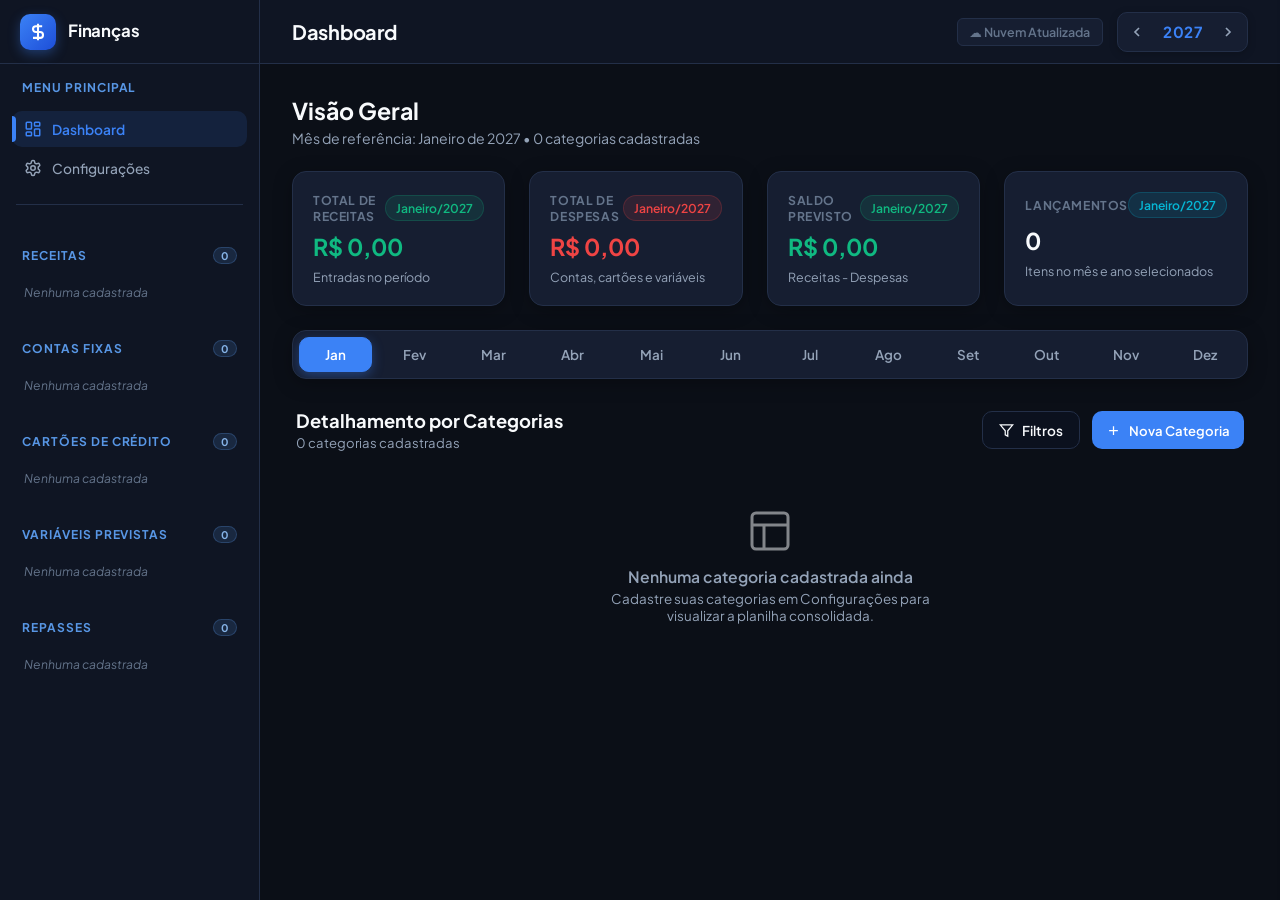
==== index.html @ 4559d9a5 "Initial commit" ====
<!DOCTYPE html>
<html lang="pt-BR">
<head>
  <meta charset="UTF-8">
  <meta name="viewport" content="width=device-width, initial-scale=1.0">
  <title>Sistema Financeiro - SPA</title>
  <link rel="stylesheet" href="style.css">
  <link rel="preconnect" href="https://fonts.googleapis.com">
  <link rel="preconnect" href="https://fonts.gstatic.com" crossorigin>
  <link href="https://fonts.googleapis.com/css2?family=Plus+Jakarta+Sans:wght@400;500;600;700&display=swap" rel="stylesheet">
</head>
<body>
  <div class="app-layout">
    <!-- Sidebar Fixa Lateral Esquerda -->
    <aside class="sidebar" id="sidebar">
      <div class="sidebar-brand">
        <div class="brand-icon">
          <svg width="20" height="20" viewBox="0 0 24 24" fill="none" stroke="currentColor" stroke-width="2.5">
            <path d="M12 2v20M17 5H9.5a3.5 3.5 0 0 0 0 7h5a3.5 3.5 0 0 1 0 7H6"/>
          </svg>
        </div>
        <span class="brand-title">Finanças</span>
      </div>

      <nav class="sidebar-nav">
        <!-- Links Fixos no Topo -->
        <div class="nav-section">
          <span class="nav-section-title">Menu Principal</span>
          <ul class="nav-list">
            <li>
              <button class="nav-link active" data-route="dashboard">
                <svg class="nav-icon" width="18" height="18" viewBox="0 0 24 24" fill="none" stroke="currentColor" stroke-width="2">
                  <rect width="7" height="9" x="3" y="3" rx="1"/>
                  <rect width="7" height="5" x="14" y="3" rx="1"/>
                  <rect width="7" height="9" x="14" y="12" rx="1"/>
                  <rect width="7" height="5" x="3" y="16" rx="1"/>
                </svg>
                <span>Dashboard</span>
              </button>
            </li>
            <li>
              <button class="nav-link" data-route="configuracoes">
                <svg class="nav-icon" width="18" height="18" viewBox="0 0 24 24" fill="none" stroke="currentColor" stroke-width="2">
                  <path d="M12.22 2h-.44a2 2 0 0 0-2 2v.18a2 2 0 0 1-1 1.73l-.43.25a2 2 0 0 1-2 0l-.15-.08a2 2 0 0 0-2.73.73l-.22.38a2 2 0 0 0 .73 2.73l.15.1a2 2 0 0 1 1 1.72v.51a2 2 0 0 1-1 1.74l-.15.09a2 2 0 0 0-.73 2.73l.22.38a2 2 0 0 0 2.73.73l.15-.08a2 2 0 0 1 2 0l.43.25a2 2 0 0 1 1 1.73V20a2 2 0 0 0 2 2h.44a2 2 0 0 0 2-2v-.18a2 2 0 0 1 1-1.73l.43-.25a2 2 0 0 1 2 0l.15.08a2 2 0 0 0 2.73-.73l.22-.39a2 2 0 0 0-.73-2.73l-.15-.08a2 2 0 0 1-1-1.74v-.5a2 2 0 0 1 1-1.74l.15-.09a2 2 0 0 0 .73-2.73l-.22-.38a2 2 0 0 0-2.73-.73l-.15.08a2 2 0 0 1-2 0l-.43-.25a2 2 0 0 1-1-1.73V4a2 2 0 0 0-2-2z"/>
                  <circle cx="12" cy="12" r="3"/>
                </svg>
                <span>Configurações</span>
              </button>
            </li>
          </ul>
        </div>

        <div class="nav-divider"></div>

        <!-- Grupos Visuais de Categorias Dinâmicas -->
        <div class="dynamic-category-sections" id="dynamicCategorySections">
          <!-- Grupos e links renderizados dinamicamente via JS -->
        </div>
      </nav>
    </aside>

    <!-- Overlay da Sidebar Mobile -->
    <div id="sidebarOverlay"></div>

    <!-- Área Principal à Direita -->
    <div class="main-wrapper">
      <!-- Cabeçalho Simples no Topo -->
      <header class="app-header">
        <div class="header-left">
          <button id="btnMenuToggle" class="menu-mobile" aria-label="Abrir menu">☰</button>
          <h1 class="header-title" id="headerTitle">Dashboard</h1>
        </div>
        <div class="header-right">
          <!-- Indicador de Status da Nuvem -->
          <span id="cloudStatus" class="status-indicator">☁️ Nuvem Atualizada</span>

          <!-- Seletor de Ano -->
          <div class="year-selector" id="yearSelector">
            <button type="button" class="btn-year-nav" id="btnPrevYear" aria-label="Ano anterior" title="Ano anterior">
              <svg width="16" height="16" viewBox="0 0 24 24" fill="none" stroke="currentColor" stroke-width="2.5">
                <polyline points="15 18 9 12 15 6"></polyline>
              </svg>
            </button>
            <span class="year-display" id="yearDisplay">2026</span>
            <button type="button" class="btn-year-nav" id="btnNextYear" aria-label="Próximo ano" title="Próximo ano">
              <svg width="16" height="16" viewBox="0 0 24 24" fill="none" stroke="currentColor" stroke-width="2.5">
                <polyline points="9 18 15 12 9 6"></polyline>
              </svg>
            </button>
          </div>
        </div>
      </header>

      <!-- Conteúdo da Área Principal -->
      <main class="app-main" id="appMain">
        <!-- Tela 1: Dashboard (Padrão ao carregar) -->
        <section class="screen-view active" id="viewDashboard">
          <div class="dashboard-header-intro">
            <h2>Visão Geral</h2>
            <p id="dashMonthLabel">Resumo financeiro e categorias ativas</p>
          </div>

          <!-- Métricas Resumo -->
          <div class="metrics-grid" id="dashboardMetrics">
            <!-- Cards de métricas gerados via JS -->
          </div>

          <!-- Barra de Abas Horizontais dos 12 Meses no Dashboard -->
          <nav class="month-tabs-bar" id="dashMonthTabsBar" aria-label="Navegação por mês no Dashboard">
            <button type="button" class="month-tab" data-month="0">Jan</button>
            <button type="button" class="month-tab" data-month="1">Fev</button>
            <button type="button" class="month-tab" data-month="2">Mar</button>
            <button type="button" class="month-tab" data-month="3">Abr</button>
            <button type="button" class="month-tab" data-month="4">Mai</button>
            <button type="button" class="month-tab" data-month="5">Jun</button>
            <button type="button" class="month-tab" data-month="6">Jul</button>
            <button type="button" class="month-tab" data-month="7">Ago</button>
            <button type="button" class="month-tab" data-month="8">Set</button>
            <button type="button" class="month-tab" data-month="9">Out</button>
            <button type="button" class="month-tab" data-month="10">Nov</button>
            <button type="button" class="month-tab" data-month="11">Dez</button>
          </nav>

          <!-- Seção de Planilha Financeira do Dashboard (Tabelas Agrupadas por Tipo) -->
          <div class="dashboard-sheets-wrapper" id="dashboardSheetsWrapper">
            <div class="sheet-section-header">
              <div class="sheet-section-title-wrap">
                <h3 class="sheet-section-title">Detalhamento por Categorias</h3>
                <p class="sheet-section-subtitle" id="dashCategoryCount">Visão consolidada em formato de planilha</p>
              </div>
              <div class="sheet-header-actions">
                <button type="button" id="btnAbrirFiltros" class="btn btn-secondary btn-secundario" style="padding: 8px 16px; height: 38px; font-size: 0.85rem; white-space: nowrap;">
                  <svg width="15" height="15" viewBox="0 0 24 24" fill="none" stroke="currentColor" stroke-width="2">
                    <polygon points="22 3 2 3 10 12.46 10 19 14 21 14 12.46 22 3"></polygon>
                  </svg>
                  <span>Filtros</span>
                </button>
                <button class="btn btn-primary" id="btnGoToConfig" style="padding: 8px 14px; height: 38px; font-size: 0.82rem; white-space: nowrap;">
                  <svg width="15" height="15" viewBox="0 0 24 24" fill="none" stroke="currentColor" stroke-width="2">
                    <path d="M12 5v14M5 12h14"/>
                  </svg>
                  <span>Nova Categoria</span>
                </button>
              </div>
            </div>

            <!-- Tabelas por Tipo empilhadas verticalmente -->
            <div class="sheet-tables-stack" id="dashboardTablesContainer">
              <!-- Preenchido via renderDashboardTables() -->
            </div>
          </div>
        </section>

        <!-- Tela 2: Configurações (Gerenciamento de Categorias) -->
        <section class="screen-view" id="viewConfiguracoes">
          <!-- Formulário de Cadastro de Categoria -->
          <div class="card form-card">
            <div class="card-header">
              <div class="card-header-icon">
                <svg width="20" height="20" viewBox="0 0 24 24" fill="none" stroke="currentColor" stroke-width="2">
                  <path d="M12 5v14M5 12h14"/>
                </svg>
              </div>
              <div>
                <h2 class="card-title">Cadastrar Categoria</h2>
                <p class="card-subtitle">Cadastre dinamicamente as categorias que estruturam o seu fluxo financeiro</p>
              </div>
            </div>

            <form id="categoryForm" class="category-form" novalidate>
              <div class="form-row">
                <div class="form-group flex-2">
                  <label for="categoryName">Nome da Categoria</label>
                  <input 
                    type="text" 
                    id="categoryName" 
                    class="form-control" 
                    placeholder="Ex: Nubank, Salário, Mercado..." 
                    required 
                    autocomplete="off"
                  />
                  <span class="form-error" id="nameError"></span>
                </div>

                <div class="form-group flex-2">
                  <label for="categoryType">Tipo</label>
                  <select id="categoryType" class="form-control" required>
                    <option value="" disabled selected>Selecione um tipo...</option>
                    <option value="Receita">Receita</option>
                    <option value="Cartão de Crédito">Cartão de Crédito</option>
                    <option value="Conta Fixa">Conta Fixa</option>
                    <option value="Variável Prevista">Variável Prevista</option>
                    <option value="Repasse">Repasse</option>
                  </select>
                  <span class="form-error" id="typeError"></span>
                </div>

                <div class="form-group flex-1 form-actions">
                  <button type="submit" class="btn btn-primary" id="btnAddCategory">
                    <svg width="18" height="18" viewBox="0 0 24 24" fill="none" stroke="currentColor" stroke-width="2">
                      <line x1="12" y1="5" x2="12" y2="19"></line>
                      <line x1="5" y1="12" x2="19" y2="12"></line>
                    </svg>
                    <span>Adicionar</span>
                  </button>
                </div>
              </div>
            </form>
          </div>

          <!-- Listagem de Categorias (Abaixo do formulário) -->
          <div class="card table-card">
            <div class="card-header card-header-flex">
              <div>
                <h2 class="card-title">Categorias Criadas</h2>
                <p class="card-subtitle" id="categoryCountLabel">Nenhuma categoria cadastrada</p>
              </div>
            </div>

            <div class="table-responsive">
              <table class="data-table">
                <thead>
                  <tr>
                    <th>Nome</th>
                    <th>Tipo</th>
                    <th class="text-right">Ação</th>
                  </tr>
                </thead>
                <tbody id="categoryTableBody">
                  <!-- Linhas geradas dinamicamente via JS -->
                </tbody>
              </table>
            </div>

            <!-- Estado Vazio quando não houver categorias -->
            <div class="empty-state" id="emptyState">
              <div class="empty-icon">
                <svg width="40" height="40" viewBox="0 0 24 24" fill="none" stroke="currentColor" stroke-width="1.5">
                  <path d="M20 7h-7L10 4H4c-1.1 0-2 .9-2 2v12c0 1.1.9 2 2 2h16c1.1 0 2-.9 2-2V9c0-1.1-.9-2-2-2z"/>
                </svg>
              </div>
              <p class="empty-title">Nenhuma categoria criada</p>
              <p class="empty-desc">Utilize o formulário acima para adicionar categorias ao sistema.</p>
            </div>
          </div>

          <!-- Segurança e Backup dos Dados -->
          <div class="card backup-card">
            <div class="card-header card-header-flex">
              <div>
                <h3 class="card-title">Segurança & Backup dos Dados</h3>
                <p class="card-subtitle">Seus dados ficam 100% salvos no navegador. Exporte um backup para garantia total.</p>
              </div>
              <div class="storage-badge-status" id="storageStatusBadge">
                <span class="status-dot"></span>
                <span>Storage Ativo</span>
              </div>
            </div>
            <div class="backup-actions-row">
              <div class="backup-action-item">
                <button type="button" class="btn btn-secondary" id="btnExportBackup">
                  <svg width="16" height="16" viewBox="0 0 24 24" fill="none" stroke="currentColor" stroke-width="2">
                    <path d="M21 15v4a2 2 0 0 1-2 2H5a2 2 0 0 1-2-2v-4"></path>
                    <polyline points="7 10 12 15 17 10"></polyline>
                    <line x1="12" y1="15" x2="12" y2="3"></line>
                  </svg>
                  <span>Baixar Backup (JSON)</span>
                </button>
                <p class="backup-hint">Gera um arquivo de segurança no seu computador com todas as categorias e lançamentos.</p>
              </div>

              <div class="backup-action-item">
                <label for="importBackupInput" class="btn btn-secondary btn-file-label">
                  <svg width="16" height="16" viewBox="0 0 24 24" fill="none" stroke="currentColor" stroke-width="2">
                    <path d="M21 15v4a2 2 0 0 1-2 2H5a2 2 0 0 1-2-2v-4"></path>
                    <polyline points="17 8 12 3 7 8"></polyline>
                    <line x1="12" y1="3" x2="12" y2="15"></line>
                  </svg>
                  <span>Restaurar Backup (JSON)</span>
                </label>
                <input type="file" id="importBackupInput" accept=".json" style="display: none;">
                <p class="backup-hint">Carrega dados previamente salvos a partir de um arquivo JSON.</p>
              </div>
            </div>
          </div>

          <!-- Sincronização na Nuvem (JSONBin) -->
          <div class="card backup-card cloud-sync-card">
            <div class="card-header card-header-flex">
              <div>
                <h3 class="card-title">Sincronização na Nuvem (JSONBin)</h3>
                <p class="card-subtitle">Faça backup e sincronize os seus dados financeiros utilizando a API REST do JSONBin.io</p>
              </div>
              <div class="storage-badge-status" id="cloudStatusBadge" style="background-color: rgba(99, 102, 241, 0.1); border-color: rgba(99, 102, 241, 0.3); color: var(--primary);">
                <span class="status-dot" style="background: var(--primary);"></span>
                <span>API REST</span>
              </div>
            </div>

            <div class="cloud-form">
              <div class="form-row">
                <div class="form-group flex-2">
                  <label for="jsonbinApiKey">API Key (X-Master-Key)</label>
                  <input 
                    type="password" 
                    id="jsonbinApiKey" 
                    class="form-control" 
                    placeholder="Cole aqui a sua X-Master-Key do JSONBin..." 
                    autocomplete="off"
                  />
                  <p class="backup-hint" style="margin-top: 4px;">Chave mestre obtida na sua conta JSONBin.io.</p>
                </div>
                <div class="form-group flex-2">
                  <label for="jsonbinBinId">Bin ID (Opcional na primeira vez)</label>
                  <input 
                    type="text" 
                    id="jsonbinBinId" 
                    class="form-control" 
                    placeholder="Gerado automaticamente ou cole um Bin ID existente..." 
                    autocomplete="off"
                  />
                  <p class="backup-hint" style="margin-top: 4px;">Identificador do Bin. Deixe vazio para criar um novo no primeiro envio.</p>
                </div>
              </div>

              <div class="cloud-sync-info">
                <svg width="15" height="15" viewBox="0 0 24 24" fill="none" stroke="currentColor" stroke-width="2" style="opacity: 0.7; flex-shrink: 0;">
                  <circle cx="12" cy="12" r="10"></circle>
                  <polyline points="12 6 12 12 16 14"></polyline>
                </svg>
                <span id="cloudLastUpdatedText">Última modificação local: Nunca</span>
              </div>

              <div class="cloud-actions-row">
                <button type="button" class="btn btn-secondary" id="btnSaveCloudCreds">
                  <svg width="16" height="16" viewBox="0 0 24 24" fill="none" stroke="currentColor" stroke-width="2">
                    <path d="M19 21H5a2 2 0 0 1-2-2V5a2 2 0 0 1 2-2h11l5 5v11a2 2 0 0 1-2 2z"></path>
                    <polyline points="17 21 17 13 7 13 7 21"></polyline>
                    <polyline points="7 3 7 8 15 8"></polyline>
                  </svg>
                  <span>Guardar Credenciais</span>
                </button>

                <button type="button" class="btn btn-primary" id="btnSyncToCloud">
                  <svg width="16" height="16" viewBox="0 0 24 24" fill="none" stroke="currentColor" stroke-width="2">
                    <polyline points="16 16 12 12 8 16"></polyline>
                    <line x1="12" y1="12" x2="12" y2="21"></line>
                    <path d="M20.39 18.39A5 5 0 0 0 18 9h-1.26A8 8 0 1 0 3 16.3"></path>
                  </svg>
                  <span>Enviar para a Nuvem</span>
                </button>

                <button type="button" class="btn btn-secondary" id="btnSyncFromCloud">
                  <svg width="16" height="16" viewBox="0 0 24 24" fill="none" stroke="currentColor" stroke-width="2">
                    <polyline points="8 17 12 21 16 17"></polyline>
                    <line x1="12" y1="12" x2="12" y2="21"></line>
                    <path d="M20.39 18.39A5 5 0 0 0 18 9h-1.26A8 8 0 1 0 3 16.3"></path>
                  </svg>
                  <span>Restaurar da Nuvem</span>
                </button>
              </div>
            </div>
          </div>

          <!-- Zona de Perigo (Danger Zone) -->
          <div class="card danger-zone-card">
            <div class="card-header card-header-flex">
              <div>
                <h3 class="card-title text-danger">Zona de Perigo</h3>
                <p class="card-subtitle">Ações críticas e irreversíveis de gerenciamento de dados locais.</p>
              </div>
              <div class="danger-badge-status">
                <svg width="14" height="14" viewBox="0 0 24 24" fill="none" stroke="currentColor" stroke-width="2">
                  <path d="M10.29 3.86L1.82 18a2 2 0 0 0 1.71 3h16.94a2 2 0 0 0 1.71-3L13.71 3.86a2 2 0 0 0-3.42 0z"></path>
                  <line x1="12" y1="9" x2="12" y2="13"></line>
                  <line x1="12" y1="17" x2="12.01" y2="17"></line>
                </svg>
                <span>Atenção</span>
              </div>
            </div>
            <div class="danger-zone-content">
              <button type="button" class="btn btn-danger" id="btnClearAllData">
                <svg width="16" height="16" viewBox="0 0 24 24" fill="none" stroke="currentColor" stroke-width="2">
                  <polyline points="3 6 5 6 21 6"></polyline>
                  <path d="M19 6v14a2 2 0 0 1-2 2H7a2 2 0 0 1-2-2V6m3 0V4a2 2 0 0 1 2-2h4a2 2 0 0 1 2 2v2"></path>
                  <line x1="10" y1="11" x2="10" y2="17"></line>
                  <line x1="14" y1="11" x2="14" y2="17"></line>
                </svg>
                <span>Apagar Todos os Dados</span>
              </button>
              <p class="danger-hint">Atenção: Esta ação apagará todas as categorias e lançamentos do seu navegador. Não afetará o backup na nuvem.</p>
            </div>
          </div>
        </section>

        <!-- Tela 3: Tela da Categoria (UI e CRUD de Lançamentos) -->
        <section class="screen-view" id="viewCategoryDetail">
          <!-- Cabeçalho da Categoria -->
          <div class="card category-header-card">
            <div class="cat-header-content">
              <div class="cat-header-info">
                <span class="badge" id="catHeaderBadge">Tipo</span>
                <h2 class="cat-title-text" id="catHeaderName">Nome da Categoria</h2>
              </div>
            </div>
          </div>

          <!-- Formulário de Lançamento -->
          <div class="card form-card">
            <div class="card-header">
              <div class="card-header-icon">
                <svg width="20" height="20" viewBox="0 0 24 24" fill="none" stroke="currentColor" stroke-width="2">
                  <line x1="12" y1="5" x2="12" y2="19"></line>
                  <line x1="5" y1="12" x2="19" y2="12"></line>
                </svg>
              </div>
              <div>
                <h3 class="card-title">Novo Lançamento</h3>
                <p class="card-subtitle">Cadastre despesas ou receitas para o mês selecionado</p>
              </div>
            </div>

            <form id="transactionForm" class="transaction-form" novalidate>
              <div class="form-row">
                <div class="form-group flex-3">
                  <label for="transDescription">Descrição</label>
                  <input 
                    type="text" 
                    id="transDescription" 
                    class="form-control" 
                    placeholder="Ex: Compra Mercado, Mensalidade..." 
                    required 
                    autocomplete="off"
                  />
                  <span class="form-error" id="transDescError"></span>
                </div>

                <div class="form-group flex-1">
                  <label for="transInstallment">Parcela</label>
                  <input 
                    type="text" 
                    id="transInstallment" 
                    class="form-control" 
                    placeholder="ex: 1/5 ou -" 
                    autocomplete="off"
                  />
                  <span class="form-error" id="transInstallmentError"></span>
                </div>

                <div class="form-group flex-2">
                  <label for="transValue">Valor (R$)</label>
                  <input 
                    type="text" 
                    inputmode="numeric" 
                    id="transValue" 
                    class="form-control" 
                    placeholder="Ex: R$ 150,00 ou -R$ 50,00" 
                    required
                  />
                  <span class="form-error" id="transValueError"></span>
                </div>

                <div class="form-group flex-2 form-actions" style="display: flex; gap: 8px; flex-direction: row; align-items: flex-end;">
                  <button type="submit" class="btn btn-primary" id="btnAddTransaction">
                    <svg width="18" height="18" viewBox="0 0 24 24" fill="none" stroke="currentColor" stroke-width="2" id="btnSubmitTransIcon">
                      <line x1="12" y1="5" x2="12" y2="19"></line>
                      <line x1="5" y1="12" x2="19" y2="12"></line>
                    </svg>
                    <span id="btnSubmitTransText">Adicionar Lançamento</span>
                  </button>
                  <button type="button" class="btn btn-secondary" id="btnCancelEdit" style="display: none;">
                    <svg width="15" height="15" viewBox="0 0 24 24" fill="none" stroke="currentColor" stroke-width="2">
                      <line x1="18" y1="6" x2="6" y2="18"></line>
                      <line x1="6" y1="6" x2="18" y2="18"></line>
                    </svg>
                    <span>Cancelar Edição</span>
                  </button>
                </div>
              </div>
            </form>
          </div>

          <!-- Barra de Abas Horizontais dos 12 Meses -->
          <nav class="month-tabs-bar" id="monthTabsBar" aria-label="Navegação por mês">
            <button type="button" class="month-tab" data-month="0">Jan</button>
            <button type="button" class="month-tab" data-month="1">Fev</button>
            <button type="button" class="month-tab" data-month="2">Mar</button>
            <button type="button" class="month-tab" data-month="3">Abr</button>
            <button type="button" class="month-tab" data-month="4">Mai</button>
            <button type="button" class="month-tab" data-month="5">Jun</button>
            <button type="button" class="month-tab" data-month="6">Jul</button>
            <button type="button" class="month-tab" data-month="7">Ago</button>
            <button type="button" class="month-tab" data-month="8">Set</button>
            <button type="button" class="month-tab" data-month="9">Out</button>
            <button type="button" class="month-tab" data-month="10">Nov</button>
            <button type="button" class="month-tab" data-month="11">Dez</button>
          </nav>

          <!-- Tabela de Lançamentos do Mês -->
          <div class="card table-card">
            <div class="card-header card-header-flex">
              <div>
                <h3 class="card-title">Lançamentos do Mês</h3>
                <p class="card-subtitle" id="transCountLabel">0 lançamentos</p>
              </div>
              <div class="card-header-actions">
                <select id="filtroTipoCompra" class="filtro-select" aria-label="Filtrar por tipo de compra">
                  <option value="todos" selected>Todos os Lançamentos</option>
                  <option value="unicas">Apenas Compras Únicas</option>
                  <option value="parceladas">Apenas Parceladas</option>
                </select>
              </div>
            </div>

            <div class="table-responsive">
              <table class="data-table" id="transactionTable">
                <thead>
                  <tr>
                    <th style="width: 80px; text-align: center;">Status</th>
                    <th style="width: 110px;">Parcela</th>
                    <th>Descrição</th>
                    <th style="width: 150px;">Valor</th>
                    <th class="text-right" style="width: 160px;">Ações</th>
                  </tr>
                </thead>
                <tbody id="transactionTableBody">
                  <!-- Preenchido dinamicamente via JS -->
                </tbody>
                <tfoot id="transactionTableFoot">
                  <tr class="table-total-row">
                    <td colspan="3" class="text-right"><strong>Total do Mês:</strong></td>
                    <td colspan="2"><strong class="total-value-display" id="transTotalValue">R$ 0,00</strong></td>
                  </tr>
                </tfoot>
              </table>
            </div>

            <!-- Estado Vazio para lançamentos -->
            <div class="empty-state" id="emptyTransState">
              <div class="empty-icon">
                <svg width="40" height="40" viewBox="0 0 24 24" fill="none" stroke="currentColor" stroke-width="1.5">
                  <path d="M14 2H6a2 2 0 0 0-2 2v16a2 2 0 0 0 2 2h12a2 2 0 0 0 2-2V8z"></path>
                  <polyline points="14 2 14 8 20 8"></polyline>
                </svg>
              </div>
              <p class="empty-title">Nenhum lançamento neste mês</p>
              <p class="empty-desc">Adicione um lançamento no formulário acima para esta categoria.</p>
            </div>
          </div>
        </section>
      </main>
    </div>
  </div>

  <!-- Menu Lateral (Drawer/Off-canvas) de Filtros Avançados -->
  <div id="overlayFiltros" class="overlay-filtros"></div>

  <aside id="drawerFiltros" class="drawer-filtros" aria-label="Menu de Filtros">
    <div class="drawer-header">
      <div class="drawer-title-wrap">
        <svg width="18" height="18" viewBox="0 0 24 24" fill="none" stroke="currentColor" stroke-width="2">
          <polygon points="22 3 2 3 10 12.46 10 19 14 21 14 12.46 22 3"></polygon>
        </svg>
        <h3 class="drawer-title">FILTROS</h3>
      </div>
      <button type="button" class="drawer-btn-close" id="btnFecharFiltros" aria-label="Fechar menu de filtros" title="Fechar">
        <svg width="20" height="20" viewBox="0 0 24 24" fill="none" stroke="currentColor" stroke-width="2">
          <line x1="18" y1="6" x2="6" y2="18"></line>
          <line x1="6" y1="6" x2="18" y2="18"></line>
        </svg>
      </button>
    </div>

    <div class="drawer-body">
      <div class="drawer-filter-group">
        <h4 class="drawer-group-title">TIPO DE CATEGORIA</h4>
        <div class="drawer-checkbox-list" id="drawerTiposList">
          <!-- Checkboxes gerados dinamicamente via JS -->
        </div>
      </div>
    </div>

    <div class="drawer-footer">
      <button type="button" class="btn btn-secondary" id="btnLimparFiltros">Limpar Filtros</button>
      <button type="button" class="btn btn-primary" id="btnConcluidoFiltros">Concluído</button>
    </div>
  </aside>

  <!-- Notificações Toast de Salvamento -->
  <div class="toast-container" id="toast-container" aria-live="polite"></div>

  <script src="app.js"></script>
  <!-- Suíte de Testes Unitários (execute runTests() no DevTools Console) -->
  <script src="app.test.js"></script>
</body>
</html>
---- style.css ----
/* ==========================================================================
   SISTEMA FINANCEIRO SPA - DESIGN SYSTEM (DARK MODE)
   ========================================================================== */

:root {
  /* Paleta Base Dark Mode */
  --bg-body: #0b0f17;
  --bg-sidebar: #0f1523;
  --bg-header: #0f1523;
  --bg-surface: #161e31;
  --bg-surface-hover: #1c263d;
  --bg-input: #0b111e;

  /* Bordas e Linhas Divisórias */
  --border-color: #232f48;
  --border-focus: #3b82f6;

  /* Cores de Ação e Destaque */
  --primary: #3b82f6;
  --primary-hover: #2563eb;
  --primary-rgb: 59, 130, 246;

  /* Cores de Feedback e Badges */
  --success: #10b981;
  --success-bg: rgba(16, 185, 129, 0.12);
  --danger: #ef4444;
  --danger-hover: #dc2626;
  --danger-bg: rgba(239, 68, 68, 0.12);
  --warning: #f59e0b;
  --warning-bg: rgba(245, 158, 11, 0.12);
  --info: #06b6d4;
  --info-bg: rgba(6, 182, 212, 0.12);
  --purple: #8b5cf6;
  --purple-bg: rgba(139, 92, 246, 0.12);

  /* Tipografia */
  --text-main: #f8fafc;
  --text-secondary: #94a3b8;
  --text-muted: #64748b;
  --font-family: 'Plus Jakarta Sans', system-ui, -apple-system, BlinkMacSystemFont, 'Segoe UI', Roboto, sans-serif;

  /* Dimensões */
  --sidebar-width: 260px;
  --header-height: 64px;
  --radius-sm: 6px;
  --radius-md: 10px;
  --radius-lg: 14px;
  --shadow-card: 0 4px 20px -2px rgba(0, 0, 0, 0.35);
  --transition: all 0.2s cubic-bezier(0.4, 0, 0.2, 1);
}

/* ==========================================================================
   RESET & BASE STYLES
   ========================================================================== */

* {
  box-sizing: border-box;
  margin: 0;
  padding: 0;
}

body {
  font-family: var(--font-family);
  background-color: var(--bg-body);
  color: var(--text-main);
  min-height: 100vh;
  overflow-x: hidden;
  -webkit-font-smoothing: antialiased;
}

button, input, select {
  font-family: inherit;
}

/* ==========================================================================
   LAYOUT GERAL (SIDEBAR FIXA + ÁREA PRINCIPAL)
   ========================================================================== */

.app-layout {
  display: flex;
  min-height: 100vh;
  width: 100%;
}

/* Sidebar Fixa à Esquerda */
.sidebar {
  width: var(--sidebar-width);
  background-color: var(--bg-sidebar);
  border-right: 1px solid var(--border-color);
  display: flex;
  flex-direction: column;
  position: fixed;
  top: 0;
  bottom: 0;
  left: 0;
  z-index: 100;
  transition: transform 0.3s ease;
  overflow-y: auto;
}

.sidebar::-webkit-scrollbar {
  width: 5px;
}
.sidebar::-webkit-scrollbar-thumb {
  background: var(--border-color);
  border-radius: 4px;
}

/* Logótipo Minimalista da Sidebar */
.sidebar-brand {
  height: var(--header-height);
  display: flex;
  align-items: center;
  gap: 12px;
  padding: 0 20px;
  border-bottom: 1px solid var(--border-color);
  flex-shrink: 0;
}

.brand-icon {
  width: 36px;
  height: 36px;
  background: linear-gradient(135deg, var(--primary) 0%, #1d4ed8 100%);
  color: #fff;
  border-radius: var(--radius-md);
  display: flex;
  align-items: center;
  justify-content: center;
  box-shadow: 0 4px 12px rgba(59, 130, 246, 0.35);
  flex-shrink: 0;
}

.brand-title {
  font-size: 1.05rem;
  font-weight: 700;
  color: var(--text-main);
  letter-spacing: -0.2px;
  line-height: 1;
  margin: 0;
  display: inline-block;
}

/* Navegação da Sidebar */
.sidebar-nav {
  padding: 16px 12px;
  display: flex;
  flex-direction: column;
  gap: 14px;
  flex: 1;
}

.nav-section {
  display: flex;
  flex-direction: column;
  gap: 4px;
}

.nav-section-title {
  display: block;
  color: #60a5fa; /* Azul vibrante em harmonia com o tema */
  text-transform: uppercase;
  font-size: 0.75rem; /* Texto pequeno, mas com muito peso */
  font-weight: 700;
  letter-spacing: 0.08em; /* Afastamento elegante entre as letras */
  margin-top: 1.5rem; /* Espaço em relação ao bloco anterior */
  margin-bottom: 0.75rem; /* Respiro antes do primeiro item da lista */
  padding: 0 10px;
  opacity: 0.9;
}

/* Garante alinhamento ideal para o primeiro bloco sem duplicar espaçamento superior */
.nav-section:first-child .nav-section-title {
  margin-top: 0;
}

.nav-list {
  list-style: none;
  display: flex;
  flex-direction: column;
  gap: 3px;
}

.nav-link {
  display: flex;
  align-items: center;
  gap: 10px;
  width: 100%;
  padding: 9px 12px;
  background: transparent;
  border: none;
  border-radius: var(--radius-md);
  color: var(--text-secondary);
  font-size: 0.86rem;
  font-weight: 500;
  text-align: left;
  cursor: pointer;
  transition: var(--transition);
  position: relative;
}

.nav-link:hover {
  background-color: var(--bg-surface-hover);
  color: var(--text-main);
}

.nav-link.active {
  background: rgba(var(--primary-rgb), 0.12);
  color: var(--primary);
  font-weight: 600;
}

.nav-link.active::before {
  content: '';
  position: absolute;
  left: 0;
  top: 15%;
  bottom: 15%;
  width: 3.5px;
  background: var(--primary);
  border-radius: 0 4px 4px 0;
}

.nav-link .nav-icon {
  flex-shrink: 0;
  color: inherit;
}

.nav-divider {
  height: 1px;
  background-color: var(--border-color);
  margin: 4px 4px;
}

/* Grupos Visuais de Categorias Dinâmicas */
.dynamic-category-sections {
  display: flex;
  flex-direction: column;
  gap: 12px;
}

.type-group-header {
  display: flex;
  align-items: center;
  justify-content: space-between;
  padding: 0 10px;
  color: #60a5fa; /* Azul vibrante em harmonia com o tema */
  text-transform: uppercase;
  font-size: 0.75rem; /* Texto pequeno, mas com muito peso */
  font-weight: 700;
  letter-spacing: 0.08em; /* Afastamento elegante entre as letras */
  margin-top: 1.5rem; /* Espaço em relação ao bloco anterior */
  margin-bottom: 0.75rem; /* Respiro antes do primeiro item da lista */
  opacity: 0.9;
}

.type-badge-count {
  font-size: 0.66rem;
  padding: 1px 7px;
  background-color: rgba(96, 165, 250, 0.15);
  border: 1px solid rgba(96, 165, 250, 0.25);
  color: #93c5fd;
  border-radius: 20px;
  font-weight: 700;
}

.type-empty-hint {
  font-size: 0.76rem;
  color: var(--text-muted);
  font-style: italic;
  padding: 4px 12px;
}

.category-item-link {
  display: flex;
  align-items: center;
  gap: 10px;
  width: 100%;
  padding: 8px 12px;
  background: transparent;
  border: none;
  border-radius: var(--radius-md);
  color: var(--text-secondary);
  font-size: 0.84rem;
  font-weight: 500;
  text-align: left;
  cursor: pointer;
  transition: var(--transition);
}

.category-item-link:hover {
  background-color: var(--bg-surface-hover);
  color: var(--text-main);
  transform: translateX(2px);
}

.category-item-link.active {
  background: rgba(var(--primary-rgb), 0.12);
  color: var(--primary);
  font-weight: 600;
}

.category-bullet {
  width: 6px;
  height: 6px;
  border-radius: 50%;
  background-color: var(--text-muted);
  flex-shrink: 0;
}

.category-item-link.active .category-bullet {
  background-color: var(--primary);
  box-shadow: 0 0 8px var(--primary);
}

/* ==========================================================================
   ÁREA PRINCIPAL & CABEÇALHO
   ========================================================================== */

.main-wrapper {
  flex: 1;
  margin-left: var(--sidebar-width);
  display: flex;
  flex-direction: column;
  min-height: 100vh;
}

/* Cabeçalho Simples no Topo */
.app-header {
  height: var(--header-height);
  background-color: var(--bg-header);
  border-bottom: 1px solid var(--border-color);
  padding: 0 32px;
  display: flex;
  align-items: center;
  justify-content: space-between;
  position: sticky;
  top: 0;
  z-index: 90;
  backdrop-filter: blur(10px);
}

.header-left {
  display: flex;
  align-items: center;
  gap: 16px;
}

.mobile-toggle {
  display: none;
  background: transparent;
  border: none;
  color: var(--text-main);
  cursor: pointer;
  padding: 6px;
  border-radius: var(--radius-sm);
}

.header-title {
  font-size: 1.25rem;
  font-weight: 700;
  color: var(--text-main);
  letter-spacing: -0.3px;
}

.header-right {
  display: flex;
  align-items: center;
  gap: 14px;
}

/* Indicador Discreto de Status da Nuvem no Header */
.status-indicator {
  display: inline-flex;
  align-items: center;
  gap: 6px;
  font-size: 0.78rem;
  font-weight: 600;
  padding: 5px 12px;
  border-radius: var(--radius-sm);
  background-color: rgba(16, 185, 129, 0.12);
  border: 1px solid rgba(16, 185, 129, 0.35);
  color: #10b981;
  transition: all 0.25s ease;
  white-space: nowrap;
  user-select: none;
}

.status-indicator.syncing {
  color: #f59e0b;
  background-color: rgba(245, 158, 11, 0.12);
  border-color: rgba(245, 158, 11, 0.4);
}

.status-indicator.synced {
  color: #10b981;
  background-color: rgba(16, 185, 129, 0.12);
  border-color: rgba(16, 185, 129, 0.35);
}

.status-indicator.error {
  color: #ef4444;
  background-color: rgba(239, 68, 68, 0.12);
  border-color: rgba(239, 68, 68, 0.4);
}

.status-indicator.disconnected {
  color: var(--text-muted);
  background-color: var(--bg-surface);
  border-color: var(--border-color);
}

/* Seletor de Ano no Cabeçalho */
.year-selector {
  display: flex;
  align-items: center;
  background-color: var(--bg-surface);
  border: 1px solid var(--border-color);
  border-radius: var(--radius-md);
  padding: 3px;
  box-shadow: 0 2px 8px rgba(0, 0, 0, 0.2);
}

.btn-year-nav {
  background: transparent;
  border: none;
  color: var(--text-secondary);
  width: 32px;
  height: 32px;
  display: flex;
  align-items: center;
  justify-content: center;
  border-radius: var(--radius-sm);
  cursor: pointer;
  transition: var(--transition);
}

.btn-year-nav:hover {
  background-color: var(--bg-surface-hover);
  color: var(--text-main);
}

.year-display {
  font-size: 0.95rem;
  font-weight: 700;
  color: var(--primary);
  padding: 0 10px;
  min-width: 54px;
  text-align: center;
  user-select: none;
  letter-spacing: 0.5px;
}

/* ==========================================================================
   CONTEÚDO DAS TELAS (SPA)
   ========================================================================== */

.app-main {
  flex: 1;
  padding: 32px;
  display: flex;
  flex-direction: column;
  gap: 24px;
}

.screen-view {
  display: none;
  animation: fadeIn 0.25s ease forwards;
}

.screen-view.active {
  display: flex;
  flex-direction: column;
  gap: 24px;
}

@keyframes fadeIn {
  from { opacity: 0; transform: translateY(6px); }
  to { opacity: 1; transform: translateY(0); }
}

/* Cards */
.card {
  background-color: var(--bg-surface);
  border: 1px solid var(--border-color);
  border-radius: var(--radius-lg);
  box-shadow: var(--shadow-card);
  padding: 24px;
}

.card-header {
  display: flex;
  align-items: flex-start;
  gap: 14px;
  margin-bottom: 20px;
  padding-bottom: 14px;
  border-bottom: 1px solid var(--border-color);
}

.card-header-flex {
  justify-content: space-between;
  align-items: center;
}

.card-header-icon {
  width: 38px;
  height: 38px;
  background-color: rgba(var(--primary-rgb), 0.12);
  color: var(--primary);
  border-radius: var(--radius-md);
  display: flex;
  align-items: center;
  justify-content: center;
  flex-shrink: 0;
}

.card-title {
  font-size: 1.15rem;
  font-weight: 600;
  color: var(--text-main);
}

.card-subtitle {
  font-size: 0.82rem;
  color: var(--text-secondary);
  margin-top: 3px;
}

/* Cabeçalho da Categoria com Seletor de Mês */
.category-header-card {
  padding: 20px 24px;
}

.cat-header-content {
  display: flex;
  align-items: center;
  justify-content: space-between;
  gap: 20px;
}

.cat-header-info {
  display: flex;
  align-items: center;
  gap: 14px;
}

.cat-title-text {
  font-size: 1.4rem;
  font-weight: 700;
  color: var(--text-main);
  letter-spacing: -0.3px;
}

.cat-month-selector {
  display: flex;
  align-items: center;
  gap: 12px;
}

.cat-month-selector label {
  font-size: 0.86rem;
  font-weight: 600;
  color: var(--text-secondary);
  white-space: nowrap;
}

.select-month {
  min-width: 160px;
  padding-top: 9px;
  padding-bottom: 9px;
}

/* Formulários */
.category-form,
.transaction-form {
  display: flex;
  flex-direction: column;
  gap: 14px;
}

.form-row {
  display: flex;
  gap: 16px;
  align-items: flex-end;
}

.form-group {
  display: flex;
  flex-direction: column;
  gap: 7px;
}

.flex-1 { flex: 1; }
.flex-2 { flex: 2; }
.flex-3 { flex: 3; }

.form-actions {
  justify-content: flex-end;
}

.form-group label {
  font-size: 0.84rem;
  font-weight: 600;
  color: var(--text-secondary);
}

.form-control {
  background-color: var(--bg-input);
  border: 1px solid var(--border-color);
  color: var(--text-main);
  border-radius: var(--radius-md);
  padding: 11px 14px;
  font-size: 0.9rem;
  transition: var(--transition);
  outline: none;
  width: 100%;
}

.form-control:focus {
  border-color: var(--primary);
  box-shadow: 0 0 0 3px rgba(var(--primary-rgb), 0.18);
}

.form-control::placeholder {
  color: var(--text-muted);
}

select.form-control {
  cursor: pointer;
  appearance: none;
  background-image: url("data:image/svg+xml,%3Csvg xmlns='http://www.w3.org/2000/svg' width='16' height='16' viewBox='0 0 24 24' fill='none' stroke='%2394a3b8' stroke-width='2' stroke-linecap='round' stroke-linejoin='round'%3E%3Cpolyline points='6 9 12 15 18 9'%3E%3C/polyline%3E%3C/svg%3E");
  background-repeat: no-repeat;
  background-position: right 14px center;
  padding-right: 40px;
}

select.form-control option {
  background-color: var(--bg-surface);
  color: var(--text-main);
}

.form-error {
  font-size: 0.74rem;
  color: var(--danger);
  min-height: 14px;
}

/* Filtro de Tipo de Compra na Tabela de Lançamentos */
.filtro-select {
  background-color: var(--bg-input);
  border: 1px solid var(--border-color);
  color: var(--text-main);
  border-radius: var(--radius-sm);
  padding: 8px 34px 8px 12px;
  font-size: 0.84rem;
  font-weight: 500;
  cursor: pointer;
  outline: none;
  transition: var(--transition);
  appearance: none;
  background-image: url("data:image/svg+xml,%3Csvg xmlns='http://www.w3.org/2000/svg' width='14' height='14' viewBox='0 0 24 24' fill='none' stroke='%2394a3b8' stroke-width='2' stroke-linecap='round' stroke-linejoin='round'%3E%3Cpolyline points='6 9 12 15 18 9'%3E%3C/polyline%3E%3C/svg%3E");
  background-repeat: no-repeat;
  background-position: right 10px center;
  box-shadow: 0 1px 3px rgba(0, 0, 0, 0.2);
}

.filtro-select:hover {
  border-color: var(--border-focus);
}

.filtro-select:focus {
  border-color: var(--primary);
  box-shadow: 0 0 0 2px rgba(var(--primary-rgb), 0.25);
}

.filtro-select option {
  background-color: var(--bg-surface);
  color: var(--text-main);
  padding: 6px 10px;
}

/* Botões */
.btn {
  display: inline-flex;
  align-items: center;
  justify-content: center;
  gap: 8px;
  padding: 11px 20px;
  border-radius: var(--radius-md);
  font-size: 0.88rem;
  font-weight: 600;
  cursor: pointer;
  border: none;
  transition: var(--transition);
  height: 44px;
  white-space: nowrap;
}

.btn-primary {
  background-color: var(--primary);
  color: #fff;
}

.btn-primary:hover {
  background-color: var(--primary-hover);
  box-shadow: 0 4px 14px rgba(var(--primary-rgb), 0.35);
  transform: translateY(-1px);
}

.btn-primary:active {
  transform: translateY(0);
}

.btn-danger {
  background-color: var(--danger);
  color: #fff;
  border: 1px solid transparent;
}

.btn-danger:hover {
  background-color: var(--danger-hover);
  box-shadow: 0 4px 14px rgba(239, 68, 68, 0.35);
  transform: translateY(-1px);
}

.btn-danger:active {
  transform: translateY(0);
}

.btn-delete {
  background-color: transparent;
  color: var(--danger);
  border: 1px solid rgba(239, 68, 68, 0.25);
  padding: 6px 12px;
  border-radius: var(--radius-sm);
  font-size: 0.8rem;
  font-weight: 600;
  cursor: pointer;
  transition: var(--transition);
  display: inline-flex;
  align-items: center;
  gap: 6px;
}

.btn-delete:hover {
  background-color: var(--danger);
  color: #fff;
  border-color: var(--danger);
}

.btn-edit {
  background-color: transparent;
  color: var(--primary);
  border: 1px solid rgba(var(--primary-rgb), 0.28);
  padding: 6px 11px;
  border-radius: var(--radius-sm);
  font-size: 0.8rem;
  font-weight: 600;
  cursor: pointer;
  transition: var(--transition);
  display: inline-flex;
  align-items: center;
  gap: 5px;
}

.btn-edit:hover {
  background-color: var(--primary);
  color: #fff;
  border-color: var(--primary);
}

.actions-cell {
  display: flex;
  align-items: center;
  justify-content: flex-end;
  gap: 6px;
}

/* Tabelas */
.table-responsive {
  width: 100%;
  overflow-x: auto;
  -webkit-overflow-scrolling: touch;
}

/* Células críticas para evitar quebra de linha indesejada em tabelas */
.val-cell,
.sheet-val-cell,
.destaque-valor,
.installment-cell,
.badge-installment,
.actions-cell {
  white-space: nowrap;
}

.data-table {
  width: 100%;
  border-collapse: collapse;
  text-align: left;
}

.data-table th {
  padding: 12px 14px;
  font-size: 0.75rem;
  font-weight: 700;
  text-transform: uppercase;
  letter-spacing: 0.6px;
  color: var(--text-muted);
  border-bottom: 1px solid var(--border-color);
}

.data-table td {
  padding: 14px;
  font-size: 0.88rem;
  border-bottom: 1px solid var(--border-color);
  color: var(--text-main);
  vertical-align: middle;
}

.data-table tr:hover td {
  background-color: rgba(255, 255, 255, 0.02);
}

.text-right {
  text-align: right;
}

/* Status Checkbox */
.status-checkbox {
  width: 18px;
  height: 18px;
  accent-color: var(--primary);
  cursor: pointer;
  vertical-align: middle;
}

/* Linha com status pago */
.row-paid td {
  color: var(--text-muted);
}

.row-paid .desc-cell {
  text-decoration: line-through;
  opacity: 0.75;
}

.row-paid .val-cell {
  opacity: 0.75;
}

/* Rodapé da Tabela */
.table-total-row {
  background-color: rgba(255, 255, 255, 0.02);
  border-top: 2px solid var(--border-color);
}

.table-total-row td {
  padding: 16px 14px;
  border-bottom: none;
}

.total-value-display {
  font-size: 1.15rem;
  font-weight: 700;
  color: var(--primary);
}

/* Barra Horizontal de Abas de Meses (Jan a Dez) */
.month-tabs-bar {
  display: flex;
  align-items: center;
  gap: 6px;
  background-color: var(--bg-surface);
  border: 1px solid var(--border-color);
  border-radius: var(--radius-lg);
  padding: 6px;
  overflow-x: auto;
  box-shadow: var(--shadow-card);
  scrollbar-width: thin;
  scrollbar-color: var(--border-color) transparent;
}

.month-tabs-bar::-webkit-scrollbar {
  height: 4px;
}

.month-tabs-bar::-webkit-scrollbar-thumb {
  background: var(--border-color);
  border-radius: 4px;
}

.month-tab {
  flex: 1;
  min-width: 52px;
  padding: 8px 12px;
  background: transparent;
  border: 1px solid transparent;
  border-radius: var(--radius-md);
  color: var(--text-secondary);
  font-size: 0.84rem;
  font-weight: 600;
  text-align: center;
  cursor: pointer;
  transition: var(--transition);
  white-space: nowrap;
}

.month-tab:hover {
  background-color: var(--bg-surface-hover);
  color: var(--text-main);
}

.month-tab.active {
  background-color: var(--primary);
  color: #fff;
  border-color: var(--primary);
  box-shadow: 0 4px 12px rgba(var(--primary-rgb), 0.35);
}

/* Edição Inline de Valores (Contas Fixas e Variáveis) */
.inline-val-wrapper {
  display: inline-flex;
  align-items: center;
  gap: 4px;
  background-color: transparent;
  border: 1px solid transparent;
  border-radius: var(--radius-sm);
  padding: 3px 6px;
  transition: var(--transition);
}

.inline-val-wrapper:hover {
  background-color: var(--bg-input);
  border-color: var(--border-color);
}

.inline-val-wrapper:focus-within {
  background-color: var(--bg-input);
  border-color: var(--primary);
  box-shadow: 0 0 0 2px rgba(var(--primary-rgb), 0.2);
}

.inline-val-currency {
  font-size: 0.82rem;
  color: var(--text-muted);
  font-weight: 600;
}

.inline-val-input {
  background: transparent;
  border: none;
  outline: none;
  color: var(--text-main);
  font-family: inherit;
  font-size: 0.9rem;
  font-weight: 700;
  width: 95px;
  padding: 2px 0;
  appearance: textfield;
  -moz-appearance: textfield;
}

.inline-val-input::-webkit-outer-spin-button,
.inline-val-input::-webkit-inner-spin-button {
  -webkit-appearance: none;
  margin: 0;
}

/* Badges de Tipo */
.badge {
  display: inline-flex;
  align-items: center;
  gap: 6px;
  padding: 4px 10px;
  border-radius: 20px;
  font-size: 0.76rem;
  font-weight: 600;
}

.badge-receita {
  background-color: var(--success-bg);
  color: var(--success);
  border: 1px solid rgba(16, 185, 129, 0.2);
}

.badge-cartao {
  background-color: var(--purple-bg);
  color: var(--purple);
  border: 1px solid rgba(139, 92, 246, 0.2);
}

.badge-fixa {
  background-color: var(--danger-bg);
  color: var(--danger);
  border: 1px solid rgba(239, 68, 68, 0.2);
}

.badge-variavel {
  background-color: var(--info-bg);
  color: var(--info);
  border: 1px solid rgba(6, 182, 212, 0.2);
}

.badge-repasse {
  background-color: var(--warning-bg);
  color: var(--warning);
  border: 1px solid rgba(245, 158, 11, 0.2);
}

/* Badge de Parcela */
.badge-installment {
  display: inline-block;
  padding: 3px 8px;
  background-color: var(--bg-input);
  border: 1px solid var(--border-color);
  border-radius: var(--radius-sm);
  font-size: 0.8rem;
  font-weight: 600;
  color: var(--text-secondary);
}

/* Empty State */
.empty-state {
  display: flex;
  flex-direction: column;
  align-items: center;
  text-align: center;
  padding: 40px 20px;
}

.empty-icon {
  color: var(--text-muted);
  margin-bottom: 12px;
}

.empty-title {
  font-size: 0.98rem;
  font-weight: 600;
  color: var(--text-secondary);
  margin-bottom: 4px;
}

.empty-desc {
  font-size: 0.84rem;
  color: var(--text-secondary);
  max-width: 320px;
}

/* Dashboard Header & Cards */
.dashboard-header-intro h2 {
  font-size: 1.45rem;
  font-weight: 700;
  color: var(--text-main);
  margin-bottom: 4px;
}

.dashboard-header-intro p {
  color: var(--text-secondary);
  font-size: 0.88rem;
}

.metrics-grid {
  display: grid;
  grid-template-columns: repeat(4, 1fr);
  gap: 1.5rem;
}

.metric-card {
  background-color: var(--bg-surface);
  border: 1px solid var(--border-color);
  border-radius: var(--radius-lg);
  padding: 20px;
  display: flex;
  flex-direction: column;
  gap: 8px;
  box-shadow: var(--shadow-card);
}

.metric-card-header {
  display: flex;
  align-items: center;
  justify-content: space-between;
}

.metric-card-title {
  font-size: 0.76rem;
  font-weight: 700;
  color: var(--text-muted);
  text-transform: uppercase;
  letter-spacing: 0.6px;
}

.metric-card-val {
  font-size: 1.45rem;
  font-weight: 700;
  color: var(--text-main);
}

.metric-card-sub {
  font-size: 0.78rem;
  color: var(--text-secondary);
}

/* Seção de Planilhas do Dashboard */
.dashboard-sheets-wrapper {
  display: flex;
  flex-direction: column;
  gap: 16px;
  margin-top: 6px;
}

/* Contêiner das Tabelas por Tipo Empilhadas Verticalmente */
.sheet-tables-stack,
#dashboardTablesContainer {
  display: flex;
  flex-direction: column;
  gap: 1.5rem; /* 24px de espaçamento entre cada bloco de tabela */
  width: 100%;
}

.sheet-section-header {
  display: flex;
  align-items: center;
  justify-content: space-between;
  gap: 16px;
  padding: 0 4px;
  flex-wrap: wrap;
}

.sheet-section-title-wrap {
  display: flex;
  flex-direction: column;
}

.sheet-section-title {
  font-size: 1.15rem;
  font-weight: 700;
  color: var(--text-main);
}

.sheet-section-subtitle {
  font-size: 0.82rem;
  color: var(--text-secondary);
  margin-top: 2px;
}

/* Ações do Cabeçalho da Planilha */
.sheet-header-actions {
  display: flex;
  align-items: center;
  gap: 12px;
  flex-wrap: wrap;
}

.btn-secundario {
  background-color: var(--bg-surface);
  border: 1px solid var(--border-color);
  color: var(--text-main);
  transition: var(--transition);
}

.btn-secundario:hover {
  background-color: var(--bg-surface-hover);
  border-color: var(--primary);
  color: #ffffff;
}

.btn-secundario.has-active-filter {
  background-color: rgba(var(--primary-rgb), 0.18);
  border-color: var(--primary);
  color: #ffffff;
}

/* ==========================================================================
   MENU LATERAL (DRAWER / OFF-CANVAS) DE FILTROS AVANÇADOS
   ========================================================================== */
#overlayFiltros,
.overlay-filtros {
  position: fixed;
  top: 0;
  left: 0;
  width: 100vw;
  height: 100vh;
  background-color: rgba(0, 0, 0, 0.65);
  backdrop-filter: blur(4px);
  z-index: 999;
  display: none;
  transition: opacity 0.3s ease;
}

#overlayFiltros.open,
.overlay-filtros.open {
  display: block;
}

#drawerFiltros,
.drawer-filtros {
  position: fixed;
  top: 0;
  right: -400px;
  width: 350px;
  max-width: 90vw;
  height: 100vh;
  background-color: var(--bg-surface);
  border-left: 1px solid var(--border-color);
  box-shadow: -8px 0 30px rgba(0, 0, 0, 0.6);
  transition: right 0.3s ease;
  z-index: 1000;
  display: flex;
  flex-direction: column;
}

#drawerFiltros.open,
.drawer-filtros.open {
  right: 0;
}

.drawer-header {
  display: flex;
  align-items: center;
  justify-content: space-between;
  padding: 20px 24px;
  border-bottom: 1px solid var(--border-color);
  background-color: rgba(255, 255, 255, 0.02);
}

.drawer-title-wrap {
  display: flex;
  align-items: center;
  gap: 10px;
  color: var(--primary);
}

.drawer-title {
  font-size: 1rem;
  font-weight: 700;
  letter-spacing: 1px;
  color: #ffffff;
  margin: 0;
}

.drawer-btn-close {
  background: transparent;
  border: none;
  color: var(--text-muted);
  cursor: pointer;
  display: flex;
  align-items: center;
  justify-content: center;
  padding: 6px;
  border-radius: var(--radius-sm);
  transition: var(--transition);
}

.drawer-btn-close:hover {
  color: #ffffff;
  background-color: rgba(255, 255, 255, 0.08);
}

.drawer-body {
  flex: 1;
  padding: 24px;
  overflow-y: auto;
  display: flex;
  flex-direction: column;
  gap: 20px;
}

.drawer-filter-group {
  display: flex;
  flex-direction: column;
  gap: 14px;
}

.drawer-group-title {
  font-size: 0.78rem;
  font-weight: 700;
  text-transform: uppercase;
  letter-spacing: 0.8px;
  color: var(--text-muted);
  margin: 0;
}

.drawer-checkbox-list {
  display: flex;
  flex-direction: column;
  gap: 10px;
}

.drawer-checkbox-item {
  display: flex;
  align-items: center;
  justify-content: space-between;
  padding: 12px 16px;
  background-color: var(--bg-input);
  border: 1px solid var(--border-color);
  border-radius: var(--radius-md);
  cursor: pointer;
  transition: var(--transition);
  user-select: none;
}

.drawer-checkbox-item:hover {
  background-color: var(--bg-surface-hover);
  border-color: rgba(var(--primary-rgb), 0.4);
}

.drawer-checkbox-label {
  display: flex;
  align-items: center;
  gap: 12px;
  font-size: 0.92rem;
  font-weight: 600;
  color: var(--text-main);
  cursor: pointer;
  width: 100%;
}

.drawer-checkbox {
  width: 18px;
  height: 18px;
  accent-color: var(--primary);
  cursor: pointer;
}

.drawer-footer {
  display: flex;
  align-items: center;
  justify-content: space-between;
  gap: 12px;
  padding: 18px 24px;
  border-top: 1px solid var(--border-color);
  background-color: rgba(0, 0, 0, 0.2);
}

.drawer-footer .btn {
  flex: 1;
  height: 42px;
  font-size: 0.88rem;
  font-weight: 600;
}

/* Card da Tabela de Planilha (Painel Independente com Fundo Escuro e Bordas Arredondadas) */
.sheet-table-card {
  background-color: var(--bg-surface);
  border: 1px solid var(--border-color);
  border-radius: var(--radius-lg);
  box-shadow: var(--shadow-card);
  overflow: hidden;
  transition: var(--transition);
  margin-bottom: 1.5rem; /* Margem inferior de 1.5rem (24px) */
}

/* Quando o contêiner flex pai aplica o gap de 1.5rem, anula a margem para evitar espaçamento duplo */
@supports (gap: 1.5rem) {
  .sheet-tables-stack > .sheet-table-card,
  #dashboardTablesContainer > .sheet-table-card {
    margin-bottom: 0;
  }
}

.sheet-table {
  width: 100%;
  border-collapse: collapse;
  text-align: left;
}

/* Header do Tipo (Topo da tabela com fundo sutil) */
.sheet-group-header-row {
  background: linear-gradient(90deg, rgba(255, 255, 255, 0.04) 0%, rgba(255, 255, 255, 0.01) 100%);
}

.sheet-group-header-row th {
  padding: 14px 20px;
  border-bottom: 1px solid var(--border-color);
}

.sheet-group-title-content {
  display: flex;
  align-items: center;
  justify-content: space-between;
}

.sheet-group-name {
  font-size: 0.98rem;
  font-weight: 700;
  color: var(--text-main);
  letter-spacing: -0.2px;
  display: flex;
  align-items: center;
  gap: 8px;
}

.sheet-group-badge {
  font-size: 0.72rem;
  padding: 2px 8px;
  background-color: var(--bg-input);
  border: 1px solid var(--border-color);
  border-radius: 20px;
  color: var(--text-secondary);
  font-weight: 600;
}

/* Linha de cabeçalho das colunas */
.sheet-cols-header-row th {
  padding: 10px 18px;
  font-size: 0.74rem;
  font-weight: 700;
  text-transform: uppercase;
  letter-spacing: 0.6px;
  color: var(--text-muted);
  background-color: rgba(0, 0, 0, 0.18);
  border-bottom: 1px solid var(--border-color);
}

/* Linhas de Categoria */
.sheet-table td {
  padding: 12px 18px;
  font-size: 0.88rem;
  border-bottom: 1px solid rgba(255, 255, 255, 0.04);
  color: var(--text-main);
  vertical-align: middle;
}

.sheet-table tr:hover td {
  background-color: rgba(255, 255, 255, 0.02);
}

/* Botão de Link da Categoria com Destaque Tipográfico */
.sheet-cat-btn {
  background: transparent;
  border: none;
  color: #ffffff; /* Alto contraste nítido no Dark Mode */
  font-size: 0.98rem; /* Aumentado para saltar aos olhos */
  font-weight: 700; /* Bold com destaque visual */
  cursor: pointer;
  display: inline-flex;
  align-items: center;
  gap: 8px;
  transition: var(--transition);
  padding: 4px 6px;
  border-radius: var(--radius-sm);
  letter-spacing: -0.2px;
}

.sheet-cat-btn:hover {
  color: var(--primary);
  background-color: rgba(var(--primary-rgb), 0.12);
  transform: translateX(3px);
}

.sheet-cat-checkbox {
  width: 17px;
  height: 17px;
  accent-color: var(--primary);
  cursor: pointer;
  vertical-align: middle;
}

/* Valor Total da Categoria com Destaque em Negrito */
.sheet-val-cell {
  font-size: 0.96rem;
  font-weight: 700;
  color: #ffffff; /* Alto contraste no Dark Mode */
  letter-spacing: 0.2px;
}

/* Linha de Rodapé (Subtotal) */
.sheet-subtotal-row {
  background-color: rgba(0, 0, 0, 0.22);
  border-top: 1px solid var(--border-color);
}

.sheet-subtotal-row td {
  padding: 14px 18px;
  font-size: 0.92rem;
  border-bottom: none;
}

.subtotal-val-receita {
  color: var(--success);
  font-size: 1.05rem;
  font-weight: 700;
}

.subtotal-val-despesa {
  color: var(--danger);
  font-size: 1.05rem;
  font-weight: 700;
}

/* ==========================================================================
   CLASSES ESPECÍFICAS DE DESTAQUE TIPOGRÁFICO NAS TABELAS
   ========================================================================== */
.destaque-nome {
  font-weight: 700 !important;
  font-size: 1.05rem !important;
  color: #ffffff !important;
}

.destaque-valor {
  font-weight: 700 !important;
  font-size: 1.05rem !important;
  color: #ffffff !important;
}

.sheet-table td.destaque-nome,
.sheet-table td.destaque-nome .sheet-cat-btn,
.sheet-table td.destaque-nome span {
  font-weight: 700 !important;
  font-size: 1.05rem !important;
  color: #ffffff !important;
}

.sheet-table td.destaque-valor,
.sheet-table td.destaque-valor strong {
  font-weight: 700 !important;
  font-size: 1.05rem !important;
  color: #ffffff !important;
}

.sheet-subtotal-row td.destaque-valor {
  font-weight: 700 !important;
  font-size: 1.05rem !important;
}

.sheet-subtotal-row td.destaque-valor.subtotal-val-receita {
  color: var(--success) !important;
}

.sheet-subtotal-row td.destaque-valor.subtotal-val-despesa {
  color: var(--danger) !important;
}

/* ==========================================================================
   LANÇAMENTOS DE CRÉDITO / ESTORNO (VALORES NEGATIVOS)
   ========================================================================== */
.valor-credito,
td.valor-credito,
.val-cell.valor-credito,
.val-cell.valor-credito strong,
.val-cell.valor-credito .inline-val-currency,
.val-cell.valor-credito .inline-val-input {
  color: var(--success) !important;
  font-weight: 700 !important;
}

.inline-val-input.valor-credito {
  border-color: rgba(16, 185, 129, 0.4) !important;
  background-color: rgba(16, 185, 129, 0.08) !important;
}

/* Botão Secundário */
.btn-secondary {
  background-color: var(--bg-input);
  color: var(--text-main);
  border: 1px solid var(--border-color);
}

.btn-secondary:hover {
  background-color: var(--bg-surface-hover);
  border-color: var(--primary);
  color: #fff;
}

.btn-file-label {
  cursor: pointer;
  margin: 0;
}

/* Card de Backup & Segurança */
.backup-card {
  margin-top: 10px;
}

.storage-badge-status {
  display: flex;
  align-items: center;
  gap: 8px;
  background-color: rgba(16, 185, 129, 0.08);
  border: 1px solid rgba(16, 185, 129, 0.25);
  padding: 5px 12px;
  border-radius: 20px;
  font-size: 0.74rem;
  font-weight: 600;
  color: var(--success);
}

.backup-actions-row {
  display: grid;
  grid-template-columns: repeat(auto-fit, minmax(280px, 1fr));
  gap: 20px;
  margin-top: 6px;
}

.backup-action-item {
  display: flex;
  flex-direction: column;
  gap: 8px;
}

.backup-hint {
  font-size: 0.8rem;
  color: var(--text-muted);
  line-height: 1.4;
}

/* Sincronização na Nuvem (JSONBin) */
.cloud-sync-card {
  margin-top: 24px;
}

.cloud-form {
  display: flex;
  flex-direction: column;
  gap: 16px;
  margin-top: 6px;
}

.cloud-sync-info {
  display: inline-flex;
  align-items: center;
  gap: 8px;
  font-size: 0.82rem;
  color: var(--text-secondary);
  background-color: var(--bg-input);
  border: 1px solid var(--border-color);
  padding: 7px 14px;
  border-radius: var(--radius-sm);
  width: fit-content;
}

.cloud-sync-info svg {
  color: var(--primary);
}

.cloud-actions-row {
  display: flex;
  flex-wrap: wrap;
  gap: 12px;
  align-items: center;
  padding-top: 6px;
}

.cloud-actions-row .btn {
  height: 40px;
  padding: 8px 16px;
  font-size: 0.85rem;
}

/* Zona de Perigo (Danger Zone) */
.danger-zone-card {
  margin-top: 24px;
  border-color: rgba(239, 68, 68, 0.28);
  background: linear-gradient(180deg, rgba(239, 68, 68, 0.04) 0%, rgba(22, 30, 49, 1) 100%);
}

.danger-zone-card .card-title.text-danger {
  color: var(--danger);
  display: flex;
  align-items: center;
  gap: 8px;
}

.danger-badge-status {
  display: inline-flex;
  align-items: center;
  gap: 6px;
  font-size: 0.74rem;
  font-weight: 700;
  text-transform: uppercase;
  letter-spacing: 0.5px;
  color: var(--danger);
  background-color: var(--danger-bg);
  border: 1px solid rgba(239, 68, 68, 0.3);
  padding: 4px 10px;
  border-radius: 20px;
}

.danger-zone-content {
  display: flex;
  flex-direction: column;
  align-items: flex-start;
  gap: 12px;
  margin-top: 8px;
}

.danger-zone-content .btn-danger {
  height: 42px;
  padding: 10px 20px;
  font-size: 0.88rem;
  font-weight: 600;
}

.danger-hint {
  font-size: 0.82rem;
  color: #f87171;
  opacity: 0.95;
  line-height: 1.45;
  margin: 0;
}

/* Toast Notifications */
.toast-container,
#toast-container {
  position: fixed;
  bottom: 24px;
  right: 24px;
  z-index: 9999;
  display: flex;
  flex-direction: column;
  gap: 10px;
  pointer-events: none;
  max-width: calc(100vw - 32px);
}

.toast {
  background-color: var(--bg-surface);
  border: 1px solid var(--border-color);
  color: var(--text-main);
  padding: 12px 18px;
  border-radius: var(--radius-md);
  box-shadow: 0 10px 25px -5px rgba(0, 0, 0, 0.6), 0 0 0 1px rgba(255, 255, 255, 0.05);
  font-size: 0.88rem;
  font-weight: 500;
  display: flex;
  align-items: center;
  gap: 12px;
  animation: toastSlideIn 0.35s cubic-bezier(0.16, 1, 0.3, 1) forwards;
  pointer-events: auto;
}

.toast.toast-hide {
  animation: toastSlideOut 0.3s cubic-bezier(0.4, 0, 0.2, 1) forwards;
}

.toast-success {
  background: linear-gradient(135deg, rgba(16, 185, 129, 0.15) 0%, rgba(22, 30, 49, 0.98) 100%);
  border-left: 4px solid var(--success);
  border-color: rgba(16, 185, 129, 0.3);
  color: #ecfdf5;
}

.toast-success svg {
  color: var(--success);
  flex-shrink: 0;
}

.toast-error {
  background: linear-gradient(135deg, rgba(239, 68, 68, 0.18) 0%, rgba(22, 30, 49, 0.98) 100%);
  border-left: 4px solid var(--danger);
  border-color: rgba(239, 68, 68, 0.35);
  color: #fef2f2;
}

.toast-error svg {
  color: var(--danger);
  flex-shrink: 0;
}

@keyframes toastSlideIn {
  from {
    opacity: 0;
    transform: translateY(20px) scale(0.95);
  }
  to {
    opacity: 1;
    transform: translateY(0) scale(1);
  }
}

@keyframes toastSlideOut {
  from {
    opacity: 1;
    transform: translateY(0) scale(1);
  }
  to {
    opacity: 0;
    transform: translateY(14px) scale(0.95);
  }
}

/* ==========================================================================
   RESPONSIVIDADE
   ========================================================================== */

@media (max-width: 1024px) {
  .metrics-grid {
    grid-template-columns: repeat(2, 1fr);
  }
}

@media (max-width: 992px) {
  .cat-header-content {
    flex-direction: column;
    align-items: flex-start;
  }

  .cat-month-selector {
    width: 100%;
    justify-content: space-between;
  }
}

@media (max-width: 860px) {
  .form-row {
    flex-direction: column;
    align-items: stretch;
  }

  .form-actions {
    margin-top: 6px;
  }

  .btn {
    width: 100%;
  }
}

/* Botão Menu Mobile & Overlay */
.menu-mobile {
  display: none;
}

#sidebarOverlay {
  display: none;
}

@media (max-width: 768px) {
  .menu-mobile {
    display: inline-flex;
    align-items: center;
    justify-content: center;
    background: transparent;
    border: none;
    color: var(--text-main);
    font-size: 1.5rem;
    cursor: pointer;
    padding: 6px 10px;
    line-height: 1;
  }

  .mobile-toggle {
    display: none;
  }

  /* 1. Sidebar Off-canvas */
  .sidebar {
    position: fixed;
    top: 0;
    left: -100%;
    height: 100vh;
    z-index: 1000;
    transition: left 0.3s ease;
    width: 280px;
    transform: none;
  }

  .sidebar.sidebar-open,
  .sidebar.open {
    left: 0;
  }

  /* Overlay de fundo */
  #sidebarOverlay {
    display: none;
    position: fixed;
    top: 0;
    left: 0;
    width: 100%;
    height: 100%;
    background-color: rgba(0, 0, 0, 0.6);
    backdrop-filter: blur(2px);
    z-index: 999;
  }

  #sidebarOverlay.active,
  .sidebar.sidebar-open ~ #sidebarOverlay {
    display: block;
  }

  .main-wrapper {
    margin-left: 0;
  }

  .app-header {
    padding: 0 16px;
  }

  .app-main {
    padding: 20px 16px;
  }

  /* 3. Abas de Meses (Swipe UI) */
  .month-tabs-bar {
    display: flex;
    overflow-x: auto;
    flex-wrap: nowrap;
    -webkit-overflow-scrolling: touch;
    scrollbar-width: none;
  }

  .month-tabs-bar::-webkit-scrollbar {
    display: none;
  }

  .month-tab {
    flex: 0 0 auto;
  }

  /* 4. Cards do Dashboard empilhados */
  .metrics-grid {
    grid-template-columns: 1fr;
  }

  .sheet-section-header {
    flex-direction: column;
    align-items: stretch;
    gap: 12px;
  }

  .sheet-header-actions {
    flex-direction: column;
    align-items: stretch;
    width: 100%;
  }

  .sheet-search-wrapper {
    min-width: 100%;
  }
}
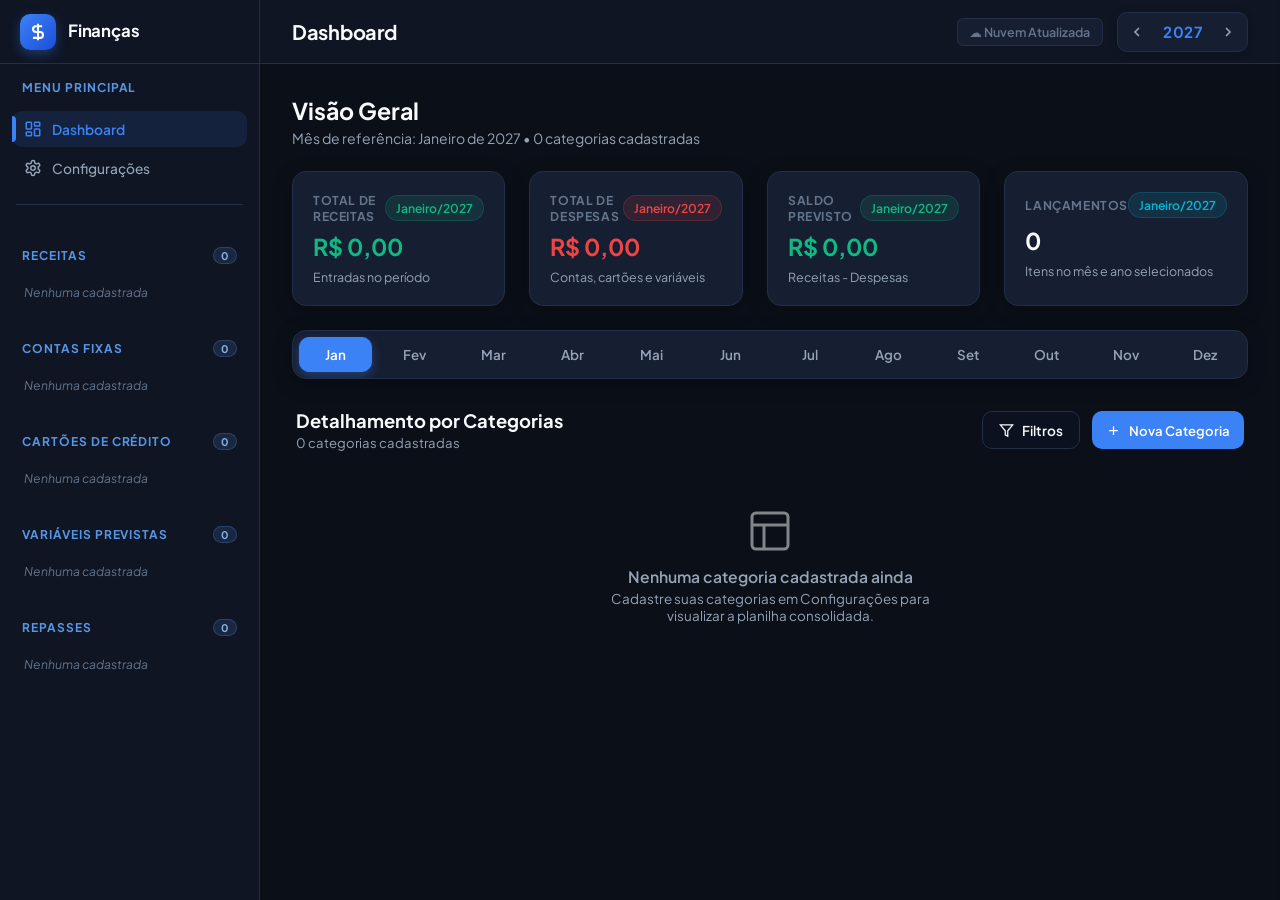
==== commit b743aa23: "repasse" ====
--- a/index.html
+++ b/index.html
@@ -460,7 +460,15 @@
                   <span class="form-error" id="transValueError"></span>
                 </div>
 
-                <div class="form-group flex-2 form-actions" style="display: flex; gap: 8px; flex-direction: row; align-items: flex-end;">
+                <div class="form-group flex-2" id="transRepasseGroup" style="display: none;">
+                  <label for="transRepasseSelect">Vincular a Repasse (Opcional)</label>
+                  <select id="transRepasseSelect" class="form-control">
+                    <option value="">Nenhum repasse vinculado</option>
+                  </select>
+                  <span class="form-error" id="transRepasseError"></span>
+                </div>
+
+                <div class="form-group form-actions">
                   <button type="submit" class="btn btn-primary" id="btnAddTransaction">
                     <svg width="18" height="18" viewBox="0 0 24 24" fill="none" stroke="currentColor" stroke-width="2" id="btnSubmitTransIcon">
                       <line x1="12" y1="5" x2="12" y2="19"></line>
--- a/style.css
+++ b/style.css
@@ -583,9 +583,26 @@
   align-items: flex-end;
 }
 
+/* Grade do Formulário de Lançamento (Desktop: Descrição, Parcela, Valor, Repasse e Botão) */
+.transaction-form .form-row {
+  display: grid;
+  /* Proporções: Descrição (maior), Parcela (pequeno), Valor, Repasse, Botão (tamanho automático) */
+  grid-template-columns: 2fr 0.8fr 1.2fr 1.5fr auto;
+  gap: 1rem;
+  align-items: flex-end; /* CRÍTICO: Alinha o botão na base dos inputs, ignorando o espaço das labels */
+}
+
+/* Ajuste dinâmico quando o Repasse estiver oculto (ex: contas normais) */
+.transaction-form .form-row:has(#transRepasseGroup[style*="none"]) {
+  grid-template-columns: 2fr 0.8fr 1.2fr auto;
+}
+
 .form-group {
-  display: flex;
-  flex-direction: column;
+  position: relative;
+  display: flex;
+  flex-direction: column;
+  justify-content: flex-end;
+  height: 100%;
   gap: 7px;
 }
 
@@ -594,25 +611,51 @@
 .flex-3 { flex: 3; }
 
 .form-actions {
+  display: flex;
+  align-items: flex-end;
   justify-content: flex-end;
+  gap: 8px;
+  margin: 0;
+  margin-top: 0;
+  height: 100%;
+}
+
+.form-actions .btn {
+  height: 44px;
+  min-height: 44px;
+  max-height: 44px;
+  margin: 0;
+  margin-top: 0;
+  white-space: nowrap;
+  box-sizing: border-box;
 }
 
 .form-group label {
   font-size: 0.84rem;
   font-weight: 600;
   color: var(--text-secondary);
-}
-
-.form-control {
+  white-space: nowrap;
+}
+
+.form-control,
+input.form-control,
+select.form-control {
   background-color: var(--bg-input);
   border: 1px solid var(--border-color);
   color: var(--text-main);
   border-radius: var(--radius-md);
-  padding: 11px 14px;
+  padding: 10px 14px;
   font-size: 0.9rem;
+  line-height: 1.3;
   transition: var(--transition);
   outline: none;
   width: 100%;
+  height: 44px;
+  min-height: 44px;
+  max-height: 44px;
+  box-sizing: border-box;
+  margin: 0;
+  vertical-align: middle;
 }
 
 .form-control:focus {
@@ -627,6 +670,8 @@
 select.form-control {
   cursor: pointer;
   appearance: none;
+  -webkit-appearance: none;
+  -moz-appearance: none;
   background-image: url("data:image/svg+xml,%3Csvg xmlns='http://www.w3.org/2000/svg' width='16' height='16' viewBox='0 0 24 24' fill='none' stroke='%2394a3b8' stroke-width='2' stroke-linecap='round' stroke-linejoin='round'%3E%3Cpolyline points='6 9 12 15 18 9'%3E%3C/polyline%3E%3C/svg%3E");
   background-repeat: no-repeat;
   background-position: right 14px center;
@@ -639,9 +684,19 @@
 }
 
 .form-error {
+  position: absolute;
+  top: 100%;
+  left: 0;
   font-size: 0.74rem;
   color: var(--danger);
-  min-height: 14px;
+  line-height: 1.2;
+  margin-top: 3px;
+  white-space: nowrap;
+  pointer-events: none;
+}
+
+.form-error:empty {
+  display: none;
 }
 
 /* Filtro de Tipo de Compra na Tabela de Lançamentos */
@@ -1787,6 +1842,20 @@
   .metrics-grid {
     grid-template-columns: repeat(2, 1fr);
   }
+
+  /* Grade do Formulário no Tablet: 2 Colunas */
+  .transaction-form .form-row,
+  .transaction-form .form-row:has(#transRepasseGroup[style*="none"]) {
+    grid-template-columns: repeat(2, 1fr);
+    gap: 1rem;
+    align-items: flex-end;
+  }
+
+  .transaction-form .form-actions {
+    grid-column: 1 / -1;
+    margin-top: 4px;
+    width: 100%;
+  }
 }
 
 @media (max-width: 992px) {
@@ -1798,21 +1867,6 @@
   .cat-month-selector {
     width: 100%;
     justify-content: space-between;
-  }
-}
-
-@media (max-width: 860px) {
-  .form-row {
-    flex-direction: column;
-    align-items: stretch;
-  }
-
-  .form-actions {
-    margin-top: 6px;
-  }
-
-  .btn {
-    width: 100%;
   }
 }
 
@@ -1927,4 +1981,28 @@
   .sheet-search-wrapper {
     min-width: 100%;
   }
-}
+
+  /* 5. Formulários Empilhados no Celular (1 Coluna + Botão 100%) */
+  .form-row,
+  .transaction-form .form-row,
+  .transaction-form .form-row:has(#transRepasseGroup[style*="none"]) {
+    display: flex;
+    flex-direction: column;
+    grid-template-columns: 1fr;
+    gap: 0.85rem;
+    align-items: stretch;
+  }
+
+  .form-actions,
+  .transaction-form .form-actions {
+    grid-column: 1 / -1;
+    width: 100%;
+    margin-top: 6px;
+    flex-direction: column;
+  }
+
+  .btn,
+  .form-actions .btn {
+    width: 100%;
+  }
+}
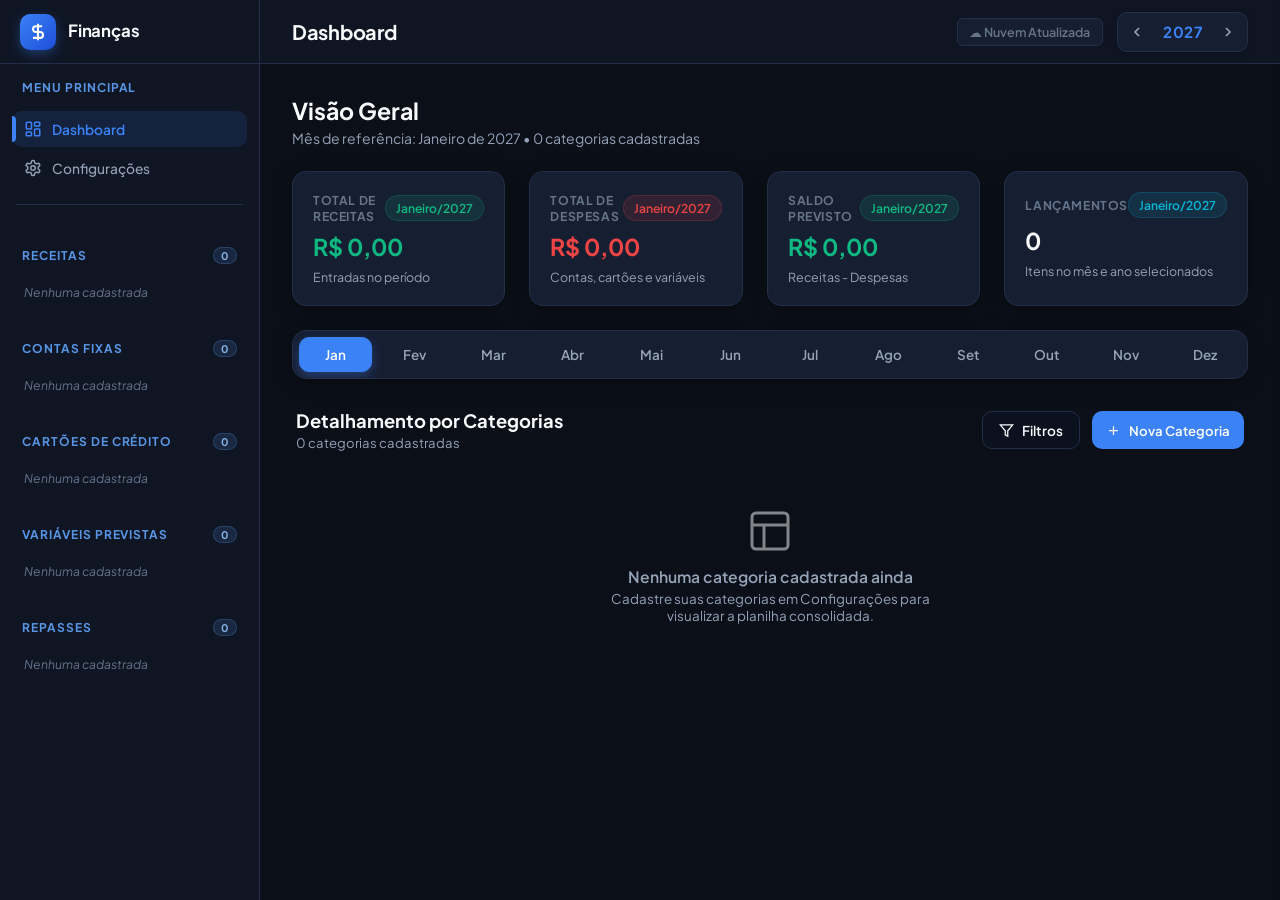
==== commit 24691cd3: "categotias de gastos" ====
--- a/index.html
+++ b/index.html
@@ -460,6 +460,22 @@
                   <span class="form-error" id="transValueError"></span>
                 </div>
 
+                <div class="form-group flex-2">
+                  <label for="itemTag">Classificação</label>
+                  <div class="tag-input-group">
+                    <select id="itemTag" class="form-control">
+                      <option value="">Selecione uma classificação...</option>
+                    </select>
+                    <button type="button" id="btnManageTags" class="btn-manage-tags" title="Gerenciar Classificações" aria-label="Gerenciar Classificações">
+                      <svg width="17" height="17" viewBox="0 0 24 24" fill="none" stroke="currentColor" stroke-width="2" stroke-linecap="round" stroke-linejoin="round">
+                        <circle cx="12" cy="12" r="3"></circle>
+                        <path d="M19.4 15a1.65 1.65 0 0 0 .33 1.82l.06.06a2 2 0 0 1 0 2.83 2 2 0 0 1-2.83 0l-.06-.06a1.65 1.65 0 0 0-1.82-.33 1.65 1.65 0 0 0-1 1.51V21a2 2 0 0 1-2 2 2 2 0 0 1-2-2v-.09A1.65 1.65 0 0 0 9 19.4a1.65 1.65 0 0 0-1.82.33l-.06.06a2 2 0 0 1-2.83 0 2 2 0 0 1 0-2.83l.06-.06a1.65 1.65 0 0 0 .33-1.82 1.65 1.65 0 0 0-1.51-1H3a2 2 0 0 1-2-2 2 2 0 0 1 2-2h.09A1.65 1.65 0 0 0 4.6 9a1.65 1.65 0 0 0-.33-1.82l-.06-.06a2 2 0 0 1 0-2.83 2 2 0 0 1 2.83 0l.06.06a1.65 1.65 0 0 0 1.82.33H9a1.65 1.65 0 0 0 1-1.51V3a2 2 0 0 1 2-2 2 2 0 0 1 2 2v.09a1.65 1.65 0 0 0 1 1.51 1.65 1.65 0 0 0 1.82-.33l.06-.06a2 2 0 0 1 2.83 0 2 2 0 0 1 0 2.83l-.06.06a1.65 1.65 0 0 0-.33 1.82V9a1.65 1.65 0 0 0 1.51 1H21a2 2 0 0 1 2 2 2 2 0 0 1-2 2h-.09a1.65 1.65 0 0 0-1.51 1z"></path>
+                      </svg>
+                    </button>
+                  </div>
+                  <span class="form-error" id="itemTagError"></span>
+                </div>
+
                 <div class="form-group flex-2" id="transRepasseGroup" style="display: none;">
                   <label for="transRepasseSelect">Vincular a Repasse (Opcional)</label>
                   <select id="transRepasseSelect" class="form-control">
@@ -469,20 +485,22 @@
                 </div>
 
                 <div class="form-group form-actions">
-                  <button type="submit" class="btn btn-primary" id="btnAddTransaction">
-                    <svg width="18" height="18" viewBox="0 0 24 24" fill="none" stroke="currentColor" stroke-width="2" id="btnSubmitTransIcon">
-                      <line x1="12" y1="5" x2="12" y2="19"></line>
-                      <line x1="5" y1="12" x2="19" y2="12"></line>
-                    </svg>
-                    <span id="btnSubmitTransText">Adicionar Lançamento</span>
-                  </button>
-                  <button type="button" class="btn btn-secondary" id="btnCancelEdit" style="display: none;">
-                    <svg width="15" height="15" viewBox="0 0 24 24" fill="none" stroke="currentColor" stroke-width="2">
-                      <line x1="18" y1="6" x2="6" y2="18"></line>
-                      <line x1="6" y1="6" x2="18" y2="18"></line>
-                    </svg>
-                    <span>Cancelar Edição</span>
-                  </button>
+                  <div class="action-buttons">
+                    <button type="submit" class="btn btn-primary" id="btnAddTransaction">
+                      <svg width="18" height="18" viewBox="0 0 24 24" fill="none" stroke="currentColor" stroke-width="2" id="btnSubmitTransIcon">
+                        <line x1="12" y1="5" x2="12" y2="19"></line>
+                        <line x1="5" y1="12" x2="19" y2="12"></line>
+                      </svg>
+                      <span id="btnSubmitTransText">Adicionar Lançamento</span>
+                    </button>
+                    <button type="button" class="btn btn-secondary" id="btnCancelEdit" style="display: none;">
+                      <svg width="15" height="15" viewBox="0 0 24 24" fill="none" stroke="currentColor" stroke-width="2">
+                        <line x1="18" y1="6" x2="6" y2="18"></line>
+                        <line x1="6" y1="6" x2="18" y2="18"></line>
+                      </svg>
+                      <span>Cancelar</span>
+                    </button>
+                  </div>
                 </div>
               </div>
             </form>
@@ -594,6 +612,63 @@
     </div>
   </aside>
 
+  <!-- Modal Gerenciar Classificações -->
+  <div id="modalManageTagsOverlay" class="modal-overlay" style="display: none;" aria-hidden="true">
+    <div class="modal-card" role="dialog" aria-modal="true" aria-labelledby="modalManageTagsTitle">
+      <div class="modal-header">
+        <div class="modal-title-wrap">
+          <svg width="20" height="20" viewBox="0 0 24 24" fill="none" stroke="currentColor" stroke-width="2">
+            <path d="M12 2H2v10l9.29 9.29c.94.94 2.48.94 3.42 0l6.58-6.58c.94-.94.94-2.48 0-3.42L12 2Z"></path>
+            <circle cx="7" cy="7" r="1"></circle>
+          </svg>
+          <h3 class="modal-title" id="modalManageTagsTitle">Gerenciar Classificações</h3>
+        </div>
+        <button type="button" class="modal-btn-close" id="btnCloseManageTags" aria-label="Fechar modal" title="Fechar">
+          <svg width="20" height="20" viewBox="0 0 24 24" fill="none" stroke="currentColor" stroke-width="2">
+            <line x1="18" y1="6" x2="6" y2="18"></line>
+            <line x1="6" y1="6" x2="18" y2="18"></line>
+          </svg>
+        </button>
+      </div>
+
+      <div class="modal-body">
+        <form id="formAddTag" class="form-add-tag" onsubmit="return false;">
+          <div class="form-row" style="margin-bottom: 0;">
+            <div class="form-group flex-3" style="margin-bottom: 0;">
+              <input 
+                type="text" 
+                id="newTagNameInput" 
+                class="form-control" 
+                placeholder="Ex: Alimentação, Saúde, Lazer..." 
+                autocomplete="off"
+              />
+              <span class="form-error" id="newTagError"></span>
+            </div>
+            <div class="form-group flex-1" style="margin-bottom: 0;">
+              <button type="button" class="btn btn-primary" id="btnAddTagBtn" style="width: 100%; height: 42px;">
+                Adicionar
+              </button>
+            </div>
+          </div>
+        </form>
+
+        <div class="manage-tags-list-wrapper">
+          <h4 class="manage-tags-subtitle">Classificações Cadastradas</h4>
+          <ul id="manageTagsList" class="manage-tags-list">
+            <!-- Renderizado dinamicamente via JS -->
+          </ul>
+          <div id="manageTagsEmpty" class="manage-tags-empty" style="display: none;">
+            <p>Nenhuma classificação cadastrada.</p>
+          </div>
+        </div>
+      </div>
+
+      <div class="modal-footer">
+        <button type="button" class="btn btn-secondary" id="btnDoneManageTags">Concluído</button>
+      </div>
+    </div>
+  </div>
+
   <!-- Notificações Toast de Salvamento -->
   <div class="toast-container" id="toast-container" aria-live="polite"></div>
 
--- a/style.css
+++ b/style.css
@@ -583,18 +583,22 @@
   align-items: flex-end;
 }
 
-/* Grade do Formulário de Lançamento (Desktop: Descrição, Parcela, Valor, Repasse e Botão) */
+/* Grade do Formulário de Lançamento (Desktop: Descrição, Parcela, Valor, Classificação, Repasse e Botões) */
 .transaction-form .form-row {
   display: grid;
-  /* Proporções: Descrição (maior), Parcela (pequeno), Valor, Repasse, Botão (tamanho automático) */
-  grid-template-columns: 2fr 0.8fr 1.2fr 1.5fr auto;
-  gap: 1rem;
+  /* Proporções: Descrição (2fr), Parcela (0.5fr), Valor (0.8fr), Classificação (1fr), Repasse (1fr), Botões (auto) */
+  grid-template-columns: 2fr 0.5fr 0.8fr 1fr 1fr auto;
+  gap: 0.75rem;
   align-items: flex-end; /* CRÍTICO: Alinha o botão na base dos inputs, ignorando o espaço das labels */
 }
 
-/* Ajuste dinâmico quando o Repasse estiver oculto (ex: contas normais) */
-.transaction-form .form-row:has(#transRepasseGroup[style*="none"]) {
-  grid-template-columns: 2fr 0.8fr 1.2fr auto;
+/* Quando o campo Repasse estiver oculto (contas normais, sem cartão) */
+.transaction-form .form-row:has(#transRepasseGroup[style*="none"]),
+.transaction-form.edit-mode .form-row {
+  /* Descrição (2fr), Parcela (0.5fr), Valor (0.8fr), Classificação (1fr), Botões (auto) */
+  grid-template-columns: 2fr 0.5fr 0.8fr 1fr auto;
+  gap: 0.75rem;
+  align-items: flex-end;
 }
 
 .form-group {
@@ -604,6 +608,13 @@
   justify-content: flex-end;
   height: 100%;
   gap: 7px;
+  min-width: 0; /* Impede que min-width intrínseco bloqueie o encolhimento das colunas fr */
+}
+
+/* Remove min-width restritivo dos campos compactos */
+#transInstallment,
+#transValue {
+  min-width: 0;
 }
 
 .flex-1 { flex: 1; }
@@ -612,14 +623,26 @@
 
 .form-actions {
   display: flex;
-  align-items: flex-end;
+  flex-direction: column;
+  align-items: stretch;
   justify-content: flex-end;
-  gap: 8px;
   margin: 0;
   margin-top: 0;
   height: 100%;
-}
-
+  min-width: 0;
+}
+
+/* Agrupamento de Botões (Modo Criação e Modo Edição) */
+.action-buttons {
+  display: flex;
+  flex-direction: row; /* Botões Salvar e Cancelar lado a lado */
+  gap: 0.5rem;
+  height: 100%;
+  align-items: flex-end;
+  justify-content: flex-end; /* Alinha pelo fundo junto com os inputs */
+}
+
+.action-buttons .btn,
 .form-actions .btn {
   height: 44px;
   min-height: 44px;
@@ -1071,6 +1094,53 @@
   font-size: 0.8rem;
   font-weight: 600;
   color: var(--text-secondary);
+}
+
+/* Badge de Classificação / Tag */
+.badge-tag {
+  display: inline-flex;
+  align-items: center;
+  padding: 2px 8px;
+  background-color: rgba(99, 102, 241, 0.18);
+  color: #c7d2fe;
+  border: 1px solid rgba(129, 140, 248, 0.35);
+  border-radius: var(--radius-sm);
+  font-size: 0.72rem;
+  font-weight: 600;
+  margin-left: 8px;
+  vertical-align: middle;
+  letter-spacing: 0.02em;
+  text-decoration: none !important; /* Impede que tachado de .row-paid corte a tag */
+  white-space: nowrap;
+  user-select: none;
+  transition: all 0.2s ease;
+}
+
+.badge-tag:hover {
+  background-color: rgba(99, 102, 241, 0.32);
+  border-color: rgba(129, 140, 248, 0.6);
+  color: #ffffff;
+}
+
+.row-paid .badge-tag {
+  opacity: 0.65;
+  text-decoration: none !important;
+}
+
+/* Linha da tabela em modo de edição */
+tr.row-editing {
+  background-color: rgba(96, 165, 250, 0.12) !important;
+  border-left: 3px solid #60a5fa !important;
+}
+
+tr.row-editing td {
+  color: #ffffff !important;
+}
+
+tr.row-editing .btn-edit {
+  background-color: #60a5fa !important;
+  color: #0f172a !important;
+  font-weight: 700;
 }
 
 /* Empty State */
@@ -1835,6 +1905,223 @@
 }
 
 /* ==========================================================================
+   GERENCIAR CLASSIFICAÇÕES / TAGS & MODAL
+   ========================================================================== */
+
+/* Grupo de input de tags com botão de gerenciar */
+.tag-input-group {
+  display: flex;
+  align-items: center;
+  gap: 8px;
+  width: 100%;
+}
+
+.tag-input-group select {
+  flex: 1;
+  min-width: 0;
+}
+
+.btn-manage-tags {
+  display: inline-flex;
+  align-items: center;
+  justify-content: center;
+  width: 42px;
+  height: 42px;
+  flex-shrink: 0;
+  background-color: var(--bg-card);
+  border: 1px solid var(--border-color);
+  border-radius: var(--radius-md);
+  color: var(--text-secondary);
+  cursor: pointer;
+  transition: all 0.2s ease;
+}
+
+.btn-manage-tags:hover {
+  background-color: var(--bg-card-hover);
+  border-color: var(--primary);
+  color: var(--primary);
+}
+
+/* Modal Gerenciar Classificações */
+.modal-overlay {
+  position: fixed;
+  inset: 0;
+  background-color: rgba(0, 0, 0, 0.75);
+  backdrop-filter: blur(4px);
+  -webkit-backdrop-filter: blur(4px);
+  z-index: 2000;
+  display: flex;
+  align-items: center;
+  justify-content: center;
+  padding: 16px;
+  opacity: 0;
+  pointer-events: none;
+  overscroll-behavior: contain;
+  transition: opacity 0.25s ease;
+}
+
+.modal-overlay.active {
+  opacity: 1;
+  pointer-events: auto;
+}
+
+.modal-card {
+  background-color: var(--bg-card);
+  border: 1px solid var(--border-color);
+  border-radius: var(--radius-lg);
+  box-shadow: 0 20px 25px -5px rgba(0, 0, 0, 0.5), 0 8px 10px -6px rgba(0, 0, 0, 0.5);
+  width: 100%;
+  max-width: 480px;
+  display: flex;
+  flex-direction: column;
+  overflow: hidden;
+  transform: translateY(16px) scale(0.98);
+  transition: transform 0.25s ease;
+}
+
+.modal-overlay.active .modal-card {
+  transform: translateY(0) scale(1);
+}
+
+.modal-header {
+  padding: 18px 20px;
+  display: flex;
+  align-items: center;
+  justify-content: space-between;
+  border-bottom: 1px solid var(--border-color);
+}
+
+.modal-title-wrap {
+  display: flex;
+  align-items: center;
+  gap: 10px;
+  color: var(--text-main);
+}
+
+.modal-title-wrap svg {
+  color: var(--primary);
+}
+
+.modal-title {
+  font-size: 1.1rem;
+  font-weight: 600;
+  margin: 0;
+}
+
+.modal-btn-close {
+  background: transparent;
+  border: none;
+  color: var(--text-muted);
+  cursor: pointer;
+  display: flex;
+  align-items: center;
+  justify-content: center;
+  padding: 4px;
+  border-radius: var(--radius-sm);
+  transition: all 0.2s;
+}
+
+.modal-btn-close:hover {
+  color: var(--text-main);
+  background-color: var(--bg-card-hover);
+}
+
+.modal-body {
+  padding: 20px;
+  display: flex;
+  flex-direction: column;
+  gap: 16px;
+  max-height: 60vh;
+  overflow-y: auto;
+}
+
+.form-add-tag {
+  display: flex;
+  flex-direction: column;
+}
+
+.manage-tags-list-wrapper {
+  display: flex;
+  flex-direction: column;
+  gap: 8px;
+}
+
+.manage-tags-subtitle {
+  font-size: 0.8rem;
+  text-transform: uppercase;
+  letter-spacing: 0.05em;
+  color: var(--text-muted);
+  font-weight: 600;
+  margin: 0;
+}
+
+.manage-tags-list {
+  list-style: none;
+  margin: 0;
+  padding: 0;
+  display: flex;
+  flex-direction: column;
+  gap: 6px;
+}
+
+.manage-tag-item {
+  display: flex;
+  align-items: center;
+  justify-content: space-between;
+  padding: 8px 12px;
+  background-color: var(--bg-surface);
+  border: 1px solid var(--border-color);
+  border-radius: var(--radius-md);
+  transition: all 0.15s ease;
+}
+
+.manage-tag-item:hover {
+  border-color: var(--border-focus);
+}
+
+.manage-tag-name {
+  font-size: 0.9rem;
+  color: var(--text-main);
+  font-weight: 500;
+}
+
+.btn-delete-tag {
+  background: transparent;
+  border: none;
+  color: var(--text-muted);
+  cursor: pointer;
+  display: inline-flex;
+  align-items: center;
+  justify-content: center;
+  padding: 6px;
+  border-radius: var(--radius-sm);
+  transition: all 0.2s ease;
+}
+
+.btn-delete-tag:hover {
+  color: var(--danger);
+  background-color: var(--danger-bg);
+}
+
+.manage-tags-empty {
+  text-align: center;
+  padding: 24px 12px;
+  color: var(--text-muted);
+  font-size: 0.88rem;
+  background-color: var(--bg-surface);
+  border-radius: var(--radius-md);
+  border: 1px dashed var(--border-color);
+}
+
+.modal-footer {
+  padding: 14px 20px;
+  border-top: 1px solid var(--border-color);
+  display: flex;
+  justify-content: flex-end;
+  background-color: var(--bg-surface);
+}
+
+/* ==========================================================================
    RESPONSIVIDADE
    ========================================================================== */
 
@@ -1845,15 +2132,27 @@
 
   /* Grade do Formulário no Tablet: 2 Colunas */
   .transaction-form .form-row,
-  .transaction-form .form-row:has(#transRepasseGroup[style*="none"]) {
+  .transaction-form .form-row:has(#transRepasseGroup[style*="none"]),
+  .transaction-form.edit-mode .form-row {
     grid-template-columns: repeat(2, 1fr);
-    gap: 1rem;
+    gap: 0.85rem;
     align-items: flex-end;
   }
 
   .transaction-form .form-actions {
     grid-column: 1 / -1;
     margin-top: 4px;
+    width: 100%;
+  }
+
+  .action-buttons {
+    flex-direction: row;
+    width: 100%;
+    gap: 0.5rem;
+  }
+
+  .action-buttons .btn {
+    flex: 1;
     width: 100%;
   }
 }
@@ -1985,7 +2284,8 @@
   /* 5. Formulários Empilhados no Celular (1 Coluna + Botão 100%) */
   .form-row,
   .transaction-form .form-row,
-  .transaction-form .form-row:has(#transRepasseGroup[style*="none"]) {
+  .transaction-form .form-row:has(#transRepasseGroup[style*="none"]),
+  .transaction-form.edit-mode .form-row {
     display: flex;
     flex-direction: column;
     grid-template-columns: 1fr;
@@ -2001,8 +2301,15 @@
     flex-direction: column;
   }
 
+  .action-buttons {
+    width: 100%;
+    flex-direction: column;
+    gap: 0.5rem;
+  }
+
   .btn,
-  .form-actions .btn {
+  .form-actions .btn,
+  .action-buttons .btn {
     width: 100%;
   }
 }
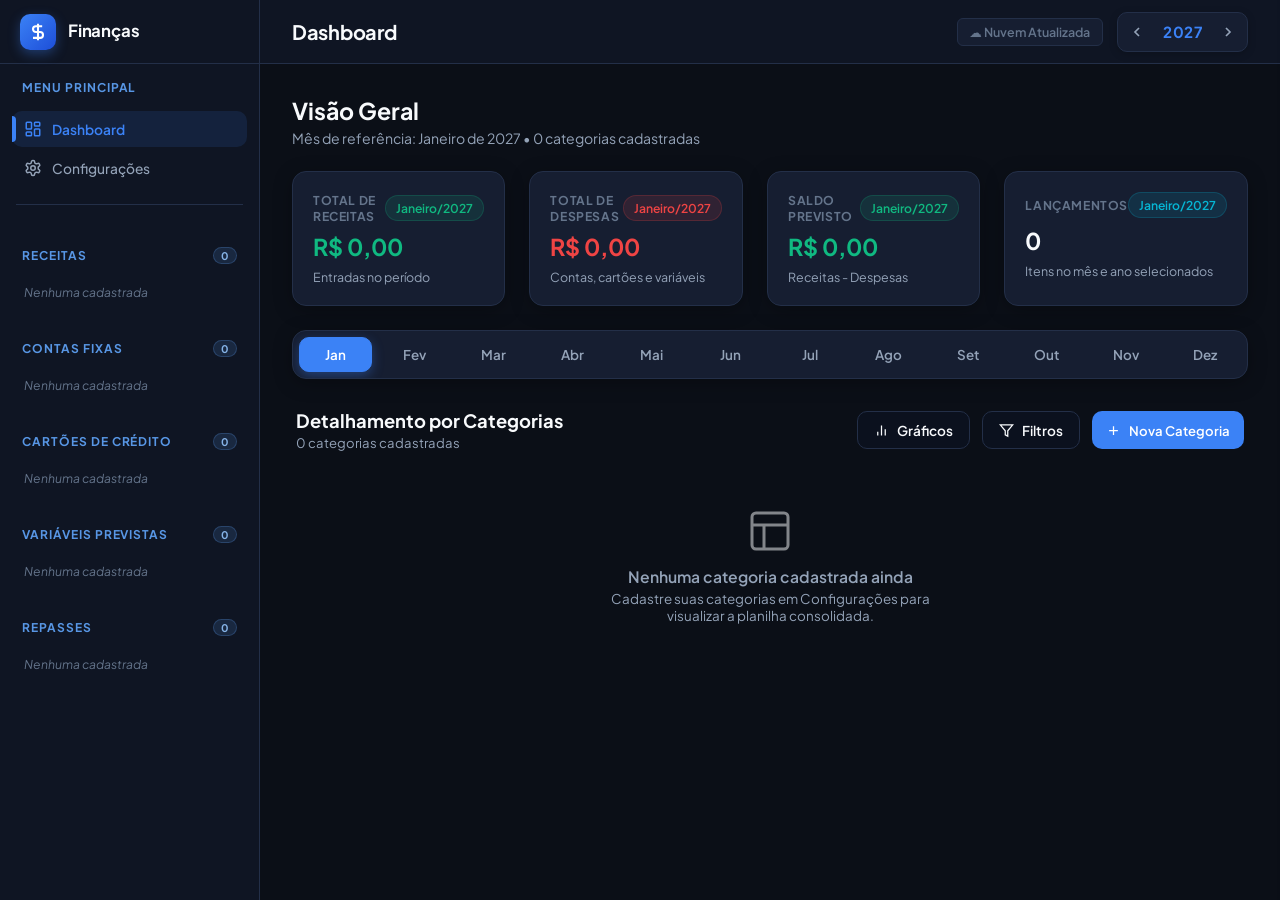
==== commit 80bf8b8e: "graficos" ====
--- a/index.html
+++ b/index.html
@@ -129,6 +129,14 @@
                 <p class="sheet-section-subtitle" id="dashCategoryCount">Visão consolidada em formato de planilha</p>
               </div>
               <div class="sheet-header-actions">
+                <button type="button" id="btnOpenChartsModal" class="btn btn-secondary" style="padding: 8px 16px; height: 38px; font-size: 0.85rem; white-space: nowrap;">
+                  <svg width="15" height="15" viewBox="0 0 24 24" fill="none" stroke="currentColor" stroke-width="2">
+                    <line x1="18" y1="20" x2="18" y2="10"></line>
+                    <line x1="12" y1="20" x2="12" y2="4"></line>
+                    <line x1="6" y1="20" x2="6" y2="14"></line>
+                  </svg>
+                  <span>Gráficos</span>
+                </button>
                 <button type="button" id="btnAbrirFiltros" class="btn btn-secondary btn-secundario" style="padding: 8px 16px; height: 38px; font-size: 0.85rem; white-space: nowrap;">
                   <svg width="15" height="15" viewBox="0 0 24 24" fill="none" stroke="currentColor" stroke-width="2">
                     <polygon points="22 3 2 3 10 12.46 10 19 14 21 14 12.46 22 3"></polygon>
@@ -388,7 +396,7 @@
                 </svg>
                 <span>Apagar Todos os Dados</span>
               </button>
-              <p class="danger-hint">Atenção: Esta ação apagará todas as categorias e lançamentos do seu navegador. Não afetará o backup na nuvem.</p>
+              <p class="danger-hint">Atenção: Esta ação apagará todas as categorias, lançamentos e credenciais da nuvem (API Key e Bin ID) do seu navegador. Não afetará o backup já salvo na nuvem.</p>
             </div>
           </div>
         </section>
@@ -669,6 +677,92 @@
     </div>
   </div>
 
+  <!-- Modal de Visualização Gráfica (Mensal e Anual) -->
+  <div id="modalChartsOverlay" class="modal-overlay" style="display: none;" aria-hidden="true">
+    <div class="modal-card modal-card-charts" role="dialog" aria-modal="true" aria-labelledby="modalChartsTitle">
+      <div class="modal-header">
+        <div class="modal-title-wrap">
+          <svg width="20" height="20" viewBox="0 0 24 24" fill="none" stroke="currentColor" stroke-width="2">
+            <line x1="18" y1="20" x2="18" y2="10"></line>
+            <line x1="12" y1="20" x2="12" y2="4"></line>
+            <line x1="6" y1="20" x2="6" y2="14"></line>
+          </svg>
+          <div>
+            <h3 class="modal-title" id="modalChartsTitle">Análise Visual de Despesas</h3>
+            <p class="modal-subtitle" id="chartsModalSubtitle" style="font-size: 0.78rem; color: var(--text-muted); margin-top: 2px;">Visualização de Gastos</p>
+          </div>
+        </div>
+        <button type="button" class="modal-btn-close" id="btnCloseChartsModal" aria-label="Fechar gráficos" title="Fechar">
+          <svg width="20" height="20" viewBox="0 0 24 24" fill="none" stroke="currentColor" stroke-width="2">
+            <line x1="18" y1="6" x2="6" y2="18"></line>
+            <line x1="6" y1="6" x2="18" y2="18"></line>
+          </svg>
+        </button>
+      </div>
+
+      <div class="modal-body" style="padding-bottom: 24px;">
+        <!-- Barra de Controles: Período e Agrupamento -->
+        <div class="charts-controls-bar">
+          <!-- Alternância de Período -->
+          <div class="segmented-group" role="group" aria-label="Período do gráfico">
+            <div class="chart-month-select-wrap">
+              <select id="chartMonthSelect" class="chart-month-dropdown active" aria-label="Selecionar mês do gráfico">
+                <option value="0">Janeiro</option>
+                <option value="1">Fevereiro</option>
+                <option value="2">Março</option>
+                <option value="3">Abril</option>
+                <option value="4">Maio</option>
+                <option value="5">Junho</option>
+                <option value="6">Julho</option>
+                <option value="7">Agosto</option>
+                <option value="8">Setembro</option>
+                <option value="9">Outubro</option>
+                <option value="10">Novembro</option>
+                <option value="11">Dezembro</option>
+              </select>
+            </div>
+            <button type="button" class="segmented-btn" id="btnChartPeriodYear">Ano Inteiro</button>
+          </div>
+
+          <!-- Alternância de Agrupamento -->
+          <div class="segmented-group" role="group" aria-label="Agrupamento das despesas">
+            <button type="button" class="segmented-btn active" id="btnChartGroupCategory">Por Categoria</button>
+            <button type="button" class="segmented-btn" id="btnChartGroupType">Por Tipo</button>
+            <button type="button" class="segmented-btn" id="btnChartGroupTag">Por Tag</button>
+          </div>
+        </div>
+
+        <!-- Banner com Total do Período -->
+        <div class="charts-summary-banner">
+          <div class="charts-summary-info">
+            <span class="charts-summary-title">Total de Despesas no Período</span>
+            <span class="charts-count-label" id="chartsCountLabel">0 lançamentos computados</span>
+          </div>
+          <div class="charts-summary-val-wrap">
+            <div class="charts-summary-val" id="chartsTotalExpensesVal">R$ 0,00</div>
+          </div>
+        </div>
+
+        <!-- Grid Principal: Donut SVG + Ranking de Barras -->
+        <div class="charts-content-grid">
+          <div class="donut-chart-wrapper" id="donutContainer">
+            <!-- Gerado via renderDonutChartSVG() -->
+          </div>
+          <div class="charts-ranking-container" id="rankingContainer">
+            <!-- Gerado via renderRankingListHTML() -->
+          </div>
+        </div>
+
+        <!-- Evolução Mensal de Gastos (Jan - Dez) -->
+        <div id="evolutionContainer">
+          <!-- Gerado via renderAnnualEvolutionHTML() -->
+        </div>
+      </div>
+    </div>
+  </div>
+
+
+
   <!-- Notificações Toast de Salvamento -->
   <div class="toast-container" id="toast-container" aria-live="polite"></div>
 
--- a/style.css
+++ b/style.css
@@ -2313,3 +2313,421 @@
     width: 100%;
   }
 }
+
+/* ==========================================================================
+   VISUALIZAÇÃO GRÁFICA - MODAL DE ANÁLISE DE GASTOS & SVG CHARTS
+   ========================================================================== */
+
+.modal-card-charts {
+  width: 860px;
+  max-width: 95vw;
+  height: 720px;
+  max-height: 92vh;
+  min-height: 540px;
+  display: flex;
+  flex-direction: column;
+}
+
+.modal-card-charts .modal-body {
+  flex: 1;
+  min-height: 0;
+  max-height: none;
+  padding: 16px 22px 20px 22px;
+  display: flex;
+  flex-direction: column;
+  overflow-y: auto;
+}
+
+.charts-controls-bar {
+  display: flex;
+  flex-wrap: wrap;
+  align-items: center;
+  justify-content: space-between;
+  gap: 12px;
+  padding-bottom: 4px;
+}
+
+.segmented-group {
+  display: inline-flex;
+  background-color: var(--bg-input);
+  border: 1px solid var(--border-color);
+  border-radius: var(--radius-sm);
+  padding: 3px;
+  gap: 3px;
+}
+
+.segmented-btn {
+  background: transparent;
+  border: none;
+  color: var(--text-secondary);
+  padding: 6px 14px;
+  font-size: 0.84rem;
+  font-weight: 600;
+  border-radius: 4px;
+  cursor: pointer;
+  transition: all 0.15s ease;
+  white-space: nowrap;
+}
+
+.segmented-btn:hover {
+  color: var(--text-main);
+  background-color: rgba(255, 255, 255, 0.05);
+}
+
+.segmented-btn.active {
+  background-color: var(--primary);
+  color: #ffffff;
+  box-shadow: 0 2px 6px rgba(59, 130, 246, 0.35);
+}
+
+.chart-month-select-wrap {
+  position: relative;
+  display: inline-flex;
+  align-items: center;
+}
+
+.chart-month-dropdown {
+  appearance: none;
+  -webkit-appearance: none;
+  -moz-appearance: none;
+  background: transparent;
+  border: none;
+  color: var(--text-secondary);
+  padding: 6px 28px 6px 14px;
+  font-size: 0.84rem;
+  font-weight: 600;
+  font-family: inherit;
+  border-radius: 4px;
+  cursor: pointer;
+  transition: all 0.15s ease;
+  outline: none;
+  background-image: url("data:image/svg+xml,%3Csvg xmlns='http://www.w3.org/2000/svg' width='12' height='12' viewBox='0 0 24 24' fill='none' stroke='%2394a3b8' stroke-width='2.5'%3E%3Cpolyline points='6 9 12 15 18 9'%3E%3C/polyline%3E%3C/svg%3E");
+  background-repeat: no-repeat;
+  background-position: right 9px center;
+  white-space: nowrap;
+}
+
+.chart-month-dropdown:hover {
+  color: var(--text-main);
+  background-color: rgba(255, 255, 255, 0.05);
+}
+
+.chart-month-dropdown.active {
+  background-color: var(--primary);
+  color: #ffffff;
+  box-shadow: 0 2px 6px rgba(59, 130, 246, 0.35);
+  background-image: url("data:image/svg+xml,%3Csvg xmlns='http://www.w3.org/2000/svg' width='12' height='12' viewBox='0 0 24 24' fill='none' stroke='%23ffffff' stroke-width='2.5'%3E%3Cpolyline points='6 9 12 15 18 9'%3E%3C/polyline%3E%3C/svg%3E");
+}
+
+.chart-month-dropdown option {
+  background-color: var(--bg-surface);
+  color: var(--text-main);
+  padding: 6px;
+}
+
+.charts-summary-banner {
+  display: flex;
+  justify-content: space-between;
+  align-items: center;
+  background: var(--bg-surface);
+  border: 1px solid var(--border-color);
+  border-radius: var(--radius-md);
+  padding: 12px 18px;
+  margin: 4px 0 12px 0;
+}
+
+.charts-summary-info {
+  display: flex;
+  flex-direction: column;
+  gap: 2px;
+}
+
+.charts-summary-title {
+  font-size: 0.8rem;
+  text-transform: uppercase;
+  letter-spacing: 0.04em;
+  color: var(--text-muted);
+  font-weight: 600;
+}
+
+.charts-count-label {
+  font-size: 0.8rem;
+  color: var(--text-secondary);
+}
+
+.charts-summary-val-wrap {
+  text-align: right;
+}
+
+.charts-summary-val {
+  font-size: 1.35rem;
+  font-weight: 700;
+  color: var(--danger);
+}
+
+.charts-content-grid {
+  display: grid;
+  grid-template-columns: 260px 1fr;
+  gap: 20px;
+  align-items: stretch;
+  height: 250px;
+  min-height: 250px;
+}
+
+@media (max-width: 768px) {
+  .charts-content-grid {
+    grid-template-columns: 1fr;
+    height: auto;
+    min-height: auto;
+    gap: 16px;
+  }
+}
+
+/* Donut Chart SVG */
+.donut-chart-wrapper {
+  position: relative;
+  display: flex;
+  justify-content: center;
+  align-items: center;
+  height: 100%;
+  min-height: 250px;
+}
+
+.donut-chart-svg {
+  width: 100%;
+  max-width: 240px;
+  height: auto;
+  overflow: visible;
+}
+
+.donut-slice {
+  cursor: pointer;
+  transition: stroke-width 0.2s cubic-bezier(0.4, 0, 0.2, 1), opacity 0.2s ease;
+  transform-origin: center;
+}
+
+.donut-slice:hover,
+.donut-slice.slice-hover {
+  stroke-width: 32px;
+  opacity: 0.95;
+  filter: drop-shadow(0 0 6px rgba(255, 255, 255, 0.25));
+}
+
+.donut-center-label {
+  fill: var(--text-muted);
+  font-size: 11px;
+  font-weight: 600;
+  text-transform: uppercase;
+  letter-spacing: 0.05em;
+}
+
+.donut-center-val {
+  fill: var(--text-main);
+  font-size: 15px;
+  font-weight: 700;
+}
+
+.donut-center-pct {
+  fill: var(--primary);
+  font-size: 11px;
+  font-weight: 600;
+}
+
+/* Ranking de Despesas com Barras */
+.charts-ranking-container {
+  display: flex;
+  flex-direction: column;
+  height: 100%;
+  min-height: 250px;
+}
+
+.charts-ranking-list {
+  display: flex;
+  flex-direction: column;
+  gap: 8px;
+  height: 100%;
+  max-height: 250px;
+  overflow-y: auto;
+  padding-right: 4px;
+}
+
+.ranking-item {
+  padding: 8px 10px;
+  border-radius: var(--radius-sm);
+  background-color: var(--bg-surface);
+  border: 1px solid transparent;
+  transition: all 0.15s ease;
+  cursor: default;
+}
+
+.ranking-item:hover,
+.ranking-item.highlighted {
+  background-color: var(--bg-surface-hover);
+  border-color: var(--border-color);
+  transform: translateX(2px);
+}
+
+.ranking-item-header {
+  display: flex;
+  justify-content: space-between;
+  align-items: center;
+  margin-bottom: 6px;
+  font-size: 0.85rem;
+}
+
+.ranking-label-wrap {
+  display: flex;
+  align-items: center;
+  gap: 8px;
+  min-width: 0;
+  flex: 1;
+}
+
+.ranking-color-dot {
+  width: 10px;
+  height: 10px;
+  border-radius: 50%;
+  flex-shrink: 0;
+}
+
+.ranking-label {
+  font-weight: 600;
+  color: var(--text-main);
+  white-space: nowrap;
+  overflow: hidden;
+  text-overflow: ellipsis;
+}
+
+.ranking-values-wrap {
+  display: flex;
+  align-items: center;
+  gap: 6px;
+  flex-shrink: 0;
+  margin-left: 8px;
+}
+
+.ranking-val {
+  font-weight: 600;
+  color: var(--text-main);
+}
+
+.ranking-pct {
+  color: var(--text-muted);
+  font-size: 0.78rem;
+  min-width: 38px;
+  text-align: right;
+}
+
+.ranking-bar-bg {
+  width: 100%;
+  height: 6px;
+  background-color: var(--bg-input);
+  border-radius: 3px;
+  overflow: hidden;
+}
+
+.ranking-bar-fill {
+  height: 100%;
+  border-radius: 3px;
+  transition: width 0.3s ease;
+}
+
+/* Evolução Anual (12 Meses) */
+.charts-evolution-section {
+  margin-top: 14px;
+  padding-top: 14px;
+  border-top: 1px solid var(--border-color);
+  flex-shrink: 0;
+}
+
+.charts-evolution-header {
+  display: flex;
+  justify-content: space-between;
+  align-items: center;
+  margin-bottom: 12px;
+}
+
+.charts-evolution-title {
+  font-size: 0.88rem;
+  font-weight: 600;
+  color: var(--text-secondary);
+}
+
+.charts-evolution-grid {
+  display: grid;
+  grid-template-columns: repeat(12, 1fr);
+  gap: 6px;
+  align-items: end;
+  height: 110px;
+  padding: 10px 4px 22px 4px;
+  background-color: var(--bg-surface);
+  border: 1px solid var(--border-color);
+  border-radius: var(--radius-md);
+  position: relative;
+}
+
+.evolution-col {
+  display: flex;
+  flex-direction: column;
+  align-items: center;
+  height: 100%;
+  justify-content: flex-end;
+  position: relative;
+  cursor: pointer;
+}
+
+.evolution-bar-val {
+  font-size: 0.65rem;
+  color: var(--text-muted);
+  white-space: nowrap;
+  opacity: 0;
+  transform: translateY(4px);
+  transition: all 0.2s;
+  pointer-events: none;
+  position: absolute;
+  top: -18px;
+}
+
+.evolution-col:hover .evolution-bar-val {
+  opacity: 1;
+  transform: translateY(0);
+  color: var(--text-main);
+}
+
+.evolution-bar-track {
+  width: 100%;
+  max-width: 22px;
+  height: 100%;
+  display: flex;
+  align-items: flex-end;
+  justify-content: center;
+}
+
+.evolution-bar {
+  width: 100%;
+  background: var(--primary);
+  border-radius: 3px 3px 0 0;
+  transition: height 0.3s ease, background-color 0.2s;
+  min-height: 4px;
+}
+
+.evolution-col:hover .evolution-bar {
+  background: var(--primary-hover);
+}
+
+.evolution-col.current-month .evolution-bar {
+  background: var(--warning);
+}
+
+.evolution-month-label {
+  position: absolute;
+  bottom: -20px;
+  font-size: 0.7rem;
+  color: var(--text-muted);
+  font-weight: 600;
+}
+
+.evolution-col.current-month .evolution-month-label {
+  color: var(--warning);
+}
+
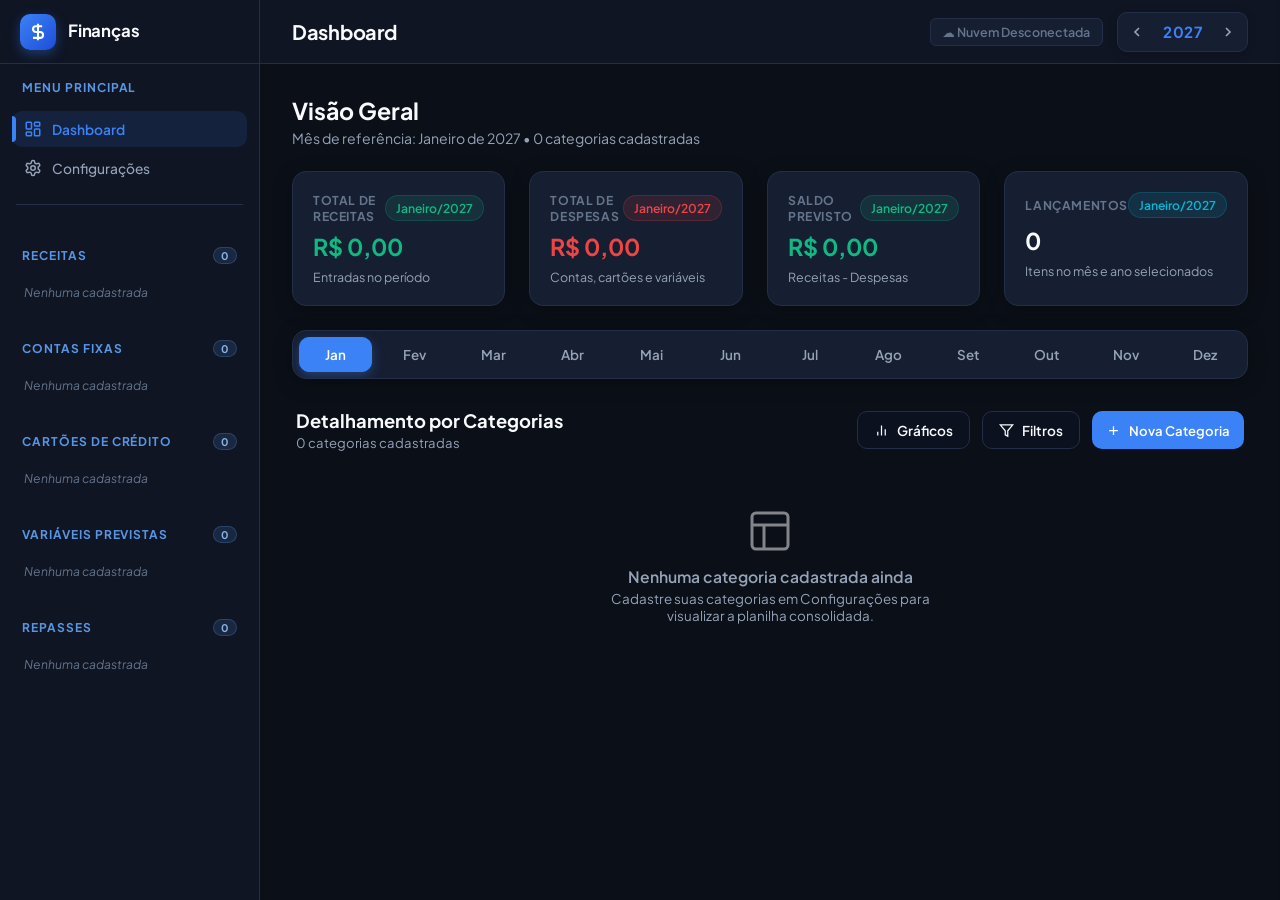
==== commit c5a6b4f0: "so jesus na causa" ====
--- a/index.html
+++ b/index.html
@@ -204,13 +204,22 @@
                 </div>
 
                 <div class="form-group flex-1 form-actions">
-                  <button type="submit" class="btn btn-primary" id="btnAddCategory">
-                    <svg width="18" height="18" viewBox="0 0 24 24" fill="none" stroke="currentColor" stroke-width="2">
-                      <line x1="12" y1="5" x2="12" y2="19"></line>
-                      <line x1="5" y1="12" x2="19" y2="12"></line>
-                    </svg>
-                    <span>Adicionar</span>
-                  </button>
+                  <div class="action-buttons">
+                    <button type="submit" class="btn btn-primary" id="btnAddCategory">
+                      <svg width="18" height="18" viewBox="0 0 24 24" fill="none" stroke="currentColor" stroke-width="2" id="btnSubmitCategoryIcon">
+                        <line x1="12" y1="5" x2="12" y2="19"></line>
+                        <line x1="5" y1="12" x2="19" y2="12"></line>
+                      </svg>
+                      <span id="btnSubmitCategoryText">Adicionar</span>
+                    </button>
+                    <button type="button" class="btn btn-secondary" id="btnCancelEditCategory" style="display: none;">
+                      <svg width="15" height="15" viewBox="0 0 24 24" fill="none" stroke="currentColor" stroke-width="2">
+                        <line x1="18" y1="6" x2="6" y2="18"></line>
+                        <line x1="6" y1="6" x2="18" y2="18"></line>
+                      </svg>
+                      <span>Cancelar</span>
+                    </button>
+                  </div>
                 </div>
               </div>
             </form>
@@ -767,7 +776,5 @@
   <div class="toast-container" id="toast-container" aria-live="polite"></div>
 
   <script src="app.js"></script>
-  <!-- Suíte de Testes Unitários (execute runTests() no DevTools Console) -->
-  <script src="app.test.js"></script>
 </body>
 </html>
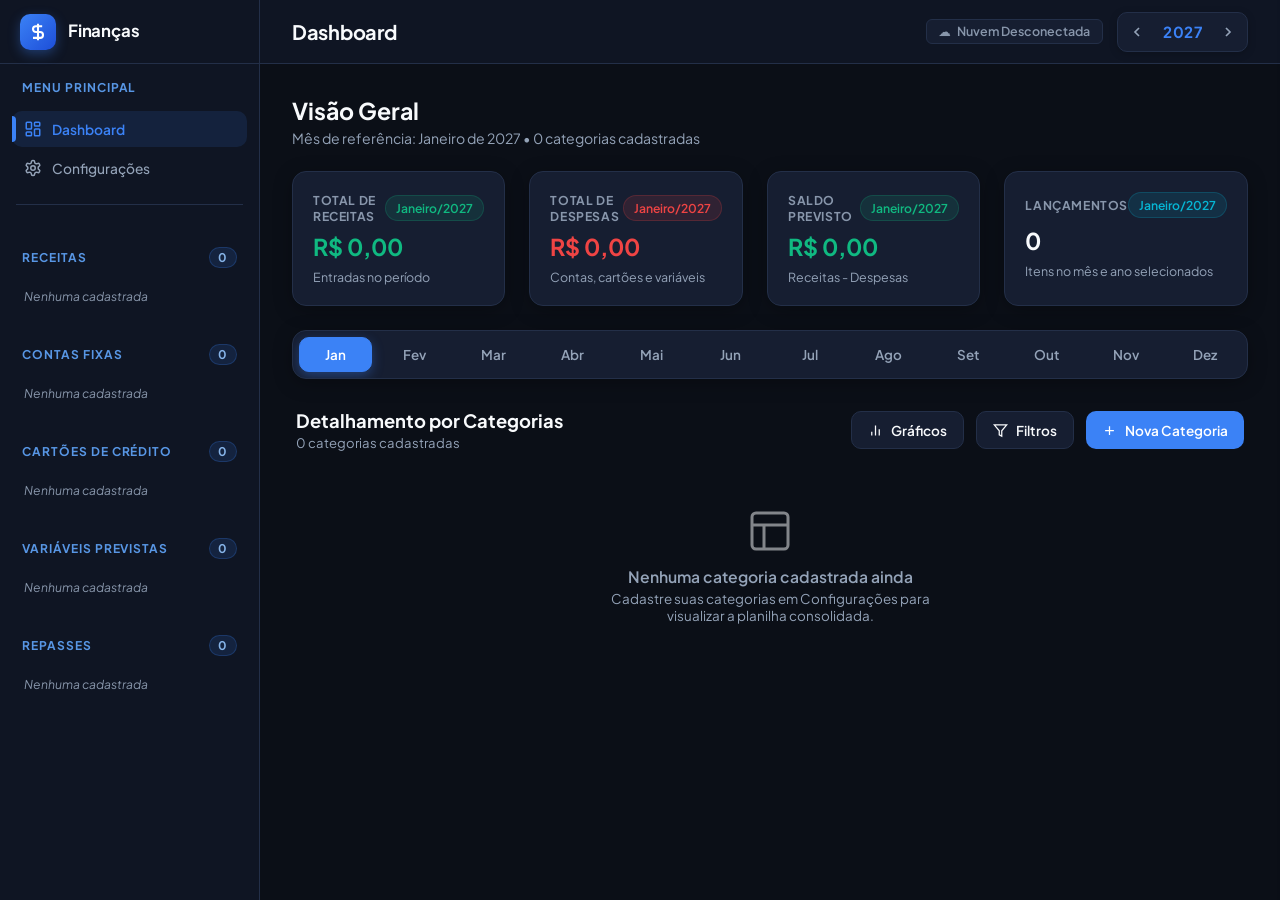
==== commit afd1ddd2: "UI/UX" ====
--- a/index.html
+++ b/index.html
@@ -67,12 +67,18 @@
       <!-- Cabeçalho Simples no Topo -->
       <header class="app-header">
         <div class="header-left">
-          <button id="btnMenuToggle" class="menu-mobile" aria-label="Abrir menu">☰</button>
+          <button id="btnMenuToggle" class="menu-mobile" aria-label="Abrir menu" title="Abrir menu">
+            <svg width="20" height="20" viewBox="0 0 24 24" fill="none" stroke="currentColor" stroke-width="2" stroke-linecap="round" stroke-linejoin="round">
+              <line x1="3" y1="12" x2="21" y2="12"></line>
+              <line x1="3" y1="6" x2="21" y2="6"></line>
+              <line x1="3" y1="18" x2="21" y2="18"></line>
+            </svg>
+          </button>
           <h1 class="header-title" id="headerTitle">Dashboard</h1>
         </div>
         <div class="header-right">
           <!-- Indicador de Status da Nuvem -->
-          <span id="cloudStatus" class="status-indicator">☁️ Nuvem Atualizada</span>
+          <span id="cloudStatus" class="status-indicator" title="Nuvem Atualizada" aria-label="Nuvem Atualizada"><span class="status-icon">☁️</span> <span class="status-text">Nuvem Atualizada</span></span>
 
           <!-- Seletor de Ano -->
           <div class="year-selector" id="yearSelector">
@@ -129,7 +135,7 @@
                 <p class="sheet-section-subtitle" id="dashCategoryCount">Visão consolidada em formato de planilha</p>
               </div>
               <div class="sheet-header-actions">
-                <button type="button" id="btnOpenChartsModal" class="btn btn-secondary" style="padding: 8px 16px; height: 38px; font-size: 0.85rem; white-space: nowrap;">
+                <button type="button" id="btnOpenChartsModal" class="btn btn-secondary btn-sm">
                   <svg width="15" height="15" viewBox="0 0 24 24" fill="none" stroke="currentColor" stroke-width="2">
                     <line x1="18" y1="20" x2="18" y2="10"></line>
                     <line x1="12" y1="20" x2="12" y2="4"></line>
@@ -137,13 +143,13 @@
                   </svg>
                   <span>Gráficos</span>
                 </button>
-                <button type="button" id="btnAbrirFiltros" class="btn btn-secondary btn-secundario" style="padding: 8px 16px; height: 38px; font-size: 0.85rem; white-space: nowrap;">
+                <button type="button" id="btnAbrirFiltros" class="btn btn-secondary btn-sm">
                   <svg width="15" height="15" viewBox="0 0 24 24" fill="none" stroke="currentColor" stroke-width="2">
                     <polygon points="22 3 2 3 10 12.46 10 19 14 21 14 12.46 22 3"></polygon>
                   </svg>
                   <span>Filtros</span>
                 </button>
-                <button class="btn btn-primary" id="btnGoToConfig" style="padding: 8px 14px; height: 38px; font-size: 0.82rem; white-space: nowrap;">
+                <button type="button" class="btn btn-primary btn-sm" id="btnGoToConfig">
                   <svg width="15" height="15" viewBox="0 0 24 24" fill="none" stroke="currentColor" stroke-width="2">
                     <path d="M12 5v14M5 12h14"/>
                   </svg>
@@ -308,8 +314,8 @@
                 <h3 class="card-title">Sincronização na Nuvem (JSONBin)</h3>
                 <p class="card-subtitle">Faça backup e sincronize os seus dados financeiros utilizando a API REST do JSONBin.io</p>
               </div>
-              <div class="storage-badge-status" id="cloudStatusBadge" style="background-color: rgba(99, 102, 241, 0.1); border-color: rgba(99, 102, 241, 0.3); color: var(--primary);">
-                <span class="status-dot" style="background: var(--primary);"></span>
+              <div class="storage-badge-status badge-cloud-api" id="cloudStatusBadge">
+                <span class="status-dot"></span>
                 <span>API REST</span>
               </div>
             </div>
@@ -325,7 +331,7 @@
                     placeholder="Cole aqui a sua X-Master-Key do JSONBin..." 
                     autocomplete="off"
                   />
-                  <p class="backup-hint" style="margin-top: 4px;">Chave mestre obtida na sua conta JSONBin.io.</p>
+                  <p class="backup-hint">Chave mestre obtida na sua conta JSONBin.io.</p>
                 </div>
                 <div class="form-group flex-2">
                   <label for="jsonbinBinId">Bin ID (Opcional na primeira vez)</label>
@@ -336,12 +342,12 @@
                     placeholder="Gerado automaticamente ou cole um Bin ID existente..." 
                     autocomplete="off"
                   />
-                  <p class="backup-hint" style="margin-top: 4px;">Identificador do Bin. Deixe vazio para criar um novo no primeiro envio.</p>
+                  <p class="backup-hint">Identificador do Bin. Deixe vazio para criar um novo no primeiro envio.</p>
                 </div>
               </div>
 
               <div class="cloud-sync-info">
-                <svg width="15" height="15" viewBox="0 0 24 24" fill="none" stroke="currentColor" stroke-width="2" style="opacity: 0.7; flex-shrink: 0;">
+                <svg width="15" height="15" viewBox="0 0 24 24" fill="none" stroke="currentColor" stroke-width="2" aria-hidden="true">
                   <circle cx="12" cy="12" r="10"></circle>
                   <polyline points="12 6 12 12 16 14"></polyline>
                 </svg>
@@ -559,11 +565,11 @@
               <table class="data-table" id="transactionTable">
                 <thead>
                   <tr>
-                    <th style="width: 80px; text-align: center;">Status</th>
-                    <th style="width: 110px;">Parcela</th>
+                    <th class="col-status">Status</th>
+                    <th class="col-installment">Parcela</th>
                     <th>Descrição</th>
-                    <th style="width: 150px;">Valor</th>
-                    <th class="text-right" style="width: 160px;">Ações</th>
+                    <th class="col-value">Valor</th>
+                    <th class="col-actions text-right">Ações</th>
                   </tr>
                 </thead>
                 <tbody id="transactionTableBody">
@@ -650,8 +656,8 @@
 
       <div class="modal-body">
         <form id="formAddTag" class="form-add-tag" onsubmit="return false;">
-          <div class="form-row" style="margin-bottom: 0;">
-            <div class="form-group flex-3" style="margin-bottom: 0;">
+          <div class="form-row">
+            <div class="form-group flex-3">
               <input 
                 type="text" 
                 id="newTagNameInput" 
@@ -661,8 +667,8 @@
               />
               <span class="form-error" id="newTagError"></span>
             </div>
-            <div class="form-group flex-1" style="margin-bottom: 0;">
-              <button type="button" class="btn btn-primary" id="btnAddTagBtn" style="width: 100%; height: 42px;">
+            <div class="form-group flex-1">
+              <button type="button" class="btn btn-primary" id="btnAddTagBtn">
                 Adicionar
               </button>
             </div>
@@ -698,18 +704,18 @@
           </svg>
           <div>
             <h3 class="modal-title" id="modalChartsTitle">Análise Visual de Despesas</h3>
-            <p class="modal-subtitle" id="chartsModalSubtitle" style="font-size: 0.78rem; color: var(--text-muted); margin-top: 2px;">Visualização de Gastos</p>
+            <p class="modal-subtitle" id="chartsModalSubtitle">Visualização de Gastos</p>
           </div>
         </div>
         <button type="button" class="modal-btn-close" id="btnCloseChartsModal" aria-label="Fechar gráficos" title="Fechar">
-          <svg width="20" height="20" viewBox="0 0 24 24" fill="none" stroke="currentColor" stroke-width="2">
+          <svg width="20" height="20" viewBox="0 0 24 24" fill="none" stroke="currentColor" stroke-width="2" aria-hidden="true">
             <line x1="18" y1="6" x2="6" y2="18"></line>
             <line x1="6" y1="6" x2="18" y2="18"></line>
           </svg>
         </button>
       </div>
 
-      <div class="modal-body" style="padding-bottom: 24px;">
+      <div class="modal-body">
         <!-- Barra de Controles: Período e Agrupamento -->
         <div class="charts-controls-bar">
           <!-- Alternância de Período -->
--- a/style.css
+++ b/style.css
@@ -10,6 +10,8 @@
   --bg-surface: #161e31;
   --bg-surface-hover: #1c263d;
   --bg-input: #0b111e;
+  --bg-card: var(--bg-surface);
+  --bg-card-hover: var(--bg-surface-hover);
 
   /* Bordas e Linhas Divisórias */
   --border-color: #232f48;
@@ -19,6 +21,8 @@
   --primary: #3b82f6;
   --primary-hover: #2563eb;
   --primary-rgb: 59, 130, 246;
+  --primary-light: #60a5fa;
+  --primary-lighter: #93c5fd;
 
   /* Cores de Feedback e Badges */
   --success: #10b981;
@@ -26,6 +30,7 @@
   --danger: #ef4444;
   --danger-hover: #dc2626;
   --danger-bg: rgba(239, 68, 68, 0.12);
+  --danger-light: #f87171;
   --warning: #f59e0b;
   --warning-bg: rgba(245, 158, 11, 0.12);
   --info: #06b6d4;
@@ -33,10 +38,17 @@
   --purple: #8b5cf6;
   --purple-bg: rgba(139, 92, 246, 0.12);
 
+  /* Tags / Classificações */
+  --tag-bg: rgba(99, 102, 241, 0.16);
+  --tag-bg-hover: rgba(99, 102, 241, 0.3);
+  --tag-border: rgba(129, 140, 248, 0.35);
+  --tag-border-hover: rgba(129, 140, 248, 0.6);
+  --tag-color: #c7d2fe;
+
   /* Tipografia */
   --text-main: #f8fafc;
   --text-secondary: #94a3b8;
-  --text-muted: #64748b;
+  --text-muted: #8896ab;
   --font-family: 'Plus Jakarta Sans', system-ui, -apple-system, BlinkMacSystemFont, 'Segoe UI', Roboto, sans-serif;
 
   /* Dimensões */
@@ -157,7 +169,7 @@
 
 .nav-section-title {
   display: block;
-  color: #60a5fa; /* Azul vibrante em harmonia com o tema */
+  color: var(--primary-light);
   text-transform: uppercase;
   font-size: 0.75rem; /* Texto pequeno, mas com muito peso */
   font-weight: 700;
@@ -243,7 +255,7 @@
   align-items: center;
   justify-content: space-between;
   padding: 0 10px;
-  color: #60a5fa; /* Azul vibrante em harmonia com o tema */
+  color: var(--primary-light);
   text-transform: uppercase;
   font-size: 0.75rem; /* Texto pequeno, mas com muito peso */
   font-weight: 700;
@@ -254,11 +266,11 @@
 }
 
 .type-badge-count {
-  font-size: 0.66rem;
-  padding: 1px 7px;
-  background-color: rgba(96, 165, 250, 0.15);
-  border: 1px solid rgba(96, 165, 250, 0.25);
-  color: #93c5fd;
+  font-size: 0.75rem;
+  padding: 2px 8px;
+  background-color: rgba(var(--primary-rgb), 0.15);
+  border: 1px solid rgba(var(--primary-rgb), 0.25);
+  color: var(--primary-lighter);
   border-radius: 20px;
   font-weight: 700;
 }
@@ -345,15 +357,6 @@
   gap: 16px;
 }
 
-.mobile-toggle {
-  display: none;
-  background: transparent;
-  border: none;
-  color: var(--text-main);
-  cursor: pointer;
-  padding: 6px;
-  border-radius: var(--radius-sm);
-}
 
 .header-title {
   font-size: 1.25rem;
@@ -383,6 +386,16 @@
   transition: all 0.25s ease;
   white-space: nowrap;
   user-select: none;
+}
+
+.status-indicator .status-icon {
+  display: inline-flex;
+  align-items: center;
+  line-height: 1;
+}
+
+.status-indicator .status-text {
+  line-height: 1;
 }
 
 .status-indicator.syncing {
@@ -583,22 +596,19 @@
   align-items: flex-end;
 }
 
-/* Grade do Formulário de Lançamento (Desktop: Descrição, Parcela, Valor, Classificação, Repasse e Botões) */
+/* Grade do Formulário de Lançamento (Padrão: 5 colunas - sem repasse ou em modo de edição) */
 .transaction-form .form-row {
   display: grid;
-  /* Proporções: Descrição (2fr), Parcela (0.5fr), Valor (0.8fr), Classificação (1fr), Repasse (1fr), Botões (auto) */
-  grid-template-columns: 2fr 0.5fr 0.8fr 1fr 1fr auto;
-  gap: 0.75rem;
-  align-items: flex-end; /* CRÍTICO: Alinha o botão na base dos inputs, ignorando o espaço das labels */
-}
-
-/* Quando o campo Repasse estiver oculto (contas normais, sem cartão) */
-.transaction-form .form-row:has(#transRepasseGroup[style*="none"]),
-.transaction-form.edit-mode .form-row {
-  /* Descrição (2fr), Parcela (0.5fr), Valor (0.8fr), Classificação (1fr), Botões (auto) */
+  /* Proporções: Descrição (2fr), Parcela (0.5fr), Valor (0.8fr), Classificação (1fr), Botões (auto) */
   grid-template-columns: 2fr 0.5fr 0.8fr 1fr auto;
   gap: 0.75rem;
-  align-items: flex-end;
+  align-items: flex-end; /* Alinha o botão na base dos inputs, ignorando o espaço das labels */
+}
+
+/* Quando houver campo de Repasse ativo (apenas Cartão de Crédito fora de edição) */
+.transaction-form.has-repasse:not(.edit-mode) .form-row {
+  /* Descrição (2fr), Parcela (0.5fr), Valor (0.8fr), Classificação (1fr), Repasse (1fr), Botões (auto) */
+  grid-template-columns: 2fr 0.5fr 0.8fr 1fr 1fr auto;
 }
 
 .form-group {
@@ -711,11 +721,16 @@
   top: 100%;
   left: 0;
   font-size: 0.74rem;
+  font-weight: 500;
   color: var(--danger);
-  line-height: 1.2;
-  margin-top: 3px;
-  white-space: nowrap;
+  line-height: 1.25;
+  margin-top: 4px;
+  width: max-content;
+  max-width: 300px;
+  white-space: normal;
+  word-break: break-word;
   pointer-events: none;
+  z-index: 10;
 }
 
 .form-error:empty {
@@ -773,6 +788,12 @@
   white-space: nowrap;
 }
 
+.btn-sm {
+  height: 38px;
+  padding: 8px 16px;
+  font-size: 0.85rem;
+}
+
 .btn-primary {
   background-color: var(--primary);
   color: #fff;
@@ -902,6 +923,24 @@
   text-align: right;
 }
 
+/* Colunas padronizadas da tabela de lançamentos */
+.col-status {
+  width: 80px;
+  text-align: center;
+}
+
+.col-installment {
+  width: 110px;
+}
+
+.col-value {
+  width: 150px;
+}
+
+.col-actions {
+  width: 160px;
+}
+
 /* Status Checkbox */
 .status-checkbox {
   width: 18px;
@@ -911,18 +950,18 @@
   vertical-align: middle;
 }
 
-/* Linha com status pago */
+/* Linha com status pago (Contraste acessível WCAG AA) */
 .row-paid td {
-  color: var(--text-muted);
+  color: var(--text-secondary);
 }
 
 .row-paid .desc-cell {
   text-decoration: line-through;
-  opacity: 0.75;
+  color: var(--text-muted);
 }
 
 .row-paid .val-cell {
-  opacity: 0.75;
+  color: var(--text-muted);
 }
 
 /* Rodapé da Tabela */
@@ -1100,46 +1139,52 @@
 .badge-tag {
   display: inline-flex;
   align-items: center;
-  padding: 2px 8px;
-  background-color: rgba(99, 102, 241, 0.18);
-  color: #c7d2fe;
-  border: 1px solid rgba(129, 140, 248, 0.35);
+  padding: 3px 8px;
+  background-color: var(--tag-bg);
+  color: var(--tag-color);
+  border: 1px solid var(--tag-border);
   border-radius: var(--radius-sm);
-  font-size: 0.72rem;
+  font-size: 0.75rem;
   font-weight: 600;
   margin-left: 8px;
   vertical-align: middle;
   letter-spacing: 0.02em;
-  text-decoration: none !important; /* Impede que tachado de .row-paid corte a tag */
+  text-decoration: none;
   white-space: nowrap;
   user-select: none;
   transition: all 0.2s ease;
 }
 
 .badge-tag:hover {
-  background-color: rgba(99, 102, 241, 0.32);
-  border-color: rgba(129, 140, 248, 0.6);
+  background-color: var(--tag-bg-hover);
+  border-color: var(--tag-border-hover);
   color: #ffffff;
 }
 
 .row-paid .badge-tag {
   opacity: 0.65;
-  text-decoration: none !important;
+  text-decoration: none;
 }
 
 /* Linha da tabela em modo de edição */
-tr.row-editing {
-  background-color: rgba(96, 165, 250, 0.12) !important;
-  border-left: 3px solid #60a5fa !important;
-}
-
-tr.row-editing td {
-  color: #ffffff !important;
-}
-
-tr.row-editing .btn-edit {
-  background-color: #60a5fa !important;
-  color: #0f172a !important;
+.data-table tr.row-editing,
+.data-table tr.row-editing td {
+  background-color: rgba(59, 130, 246, 0.12);
+  color: #ffffff;
+}
+
+.data-table tr.row-editing td:first-child {
+  border-left: 3px solid var(--primary);
+}
+
+.data-table tr.row-editing:hover td {
+  background-color: rgba(59, 130, 246, 0.18);
+}
+
+.data-table tr.row-editing .btn-edit {
+  background-color: var(--primary);
+  color: #ffffff;
+  border-color: var(--primary);
   font-weight: 700;
 }
 
@@ -1276,6 +1321,7 @@
   flex-wrap: wrap;
 }
 
+.btn-secondary,
 .btn-secundario {
   background-color: var(--bg-surface);
   border: 1px solid var(--border-color);
@@ -1283,12 +1329,14 @@
   transition: var(--transition);
 }
 
+.btn-secondary:hover,
 .btn-secundario:hover {
   background-color: var(--bg-surface-hover);
   border-color: var(--primary);
   color: #ffffff;
 }
 
+.btn-secondary.has-active-filter,
 .btn-secundario.has-active-filter {
   background-color: rgba(var(--primary-rgb), 0.18);
   border-color: var(--primary);
@@ -1516,7 +1564,7 @@
 }
 
 .sheet-group-badge {
-  font-size: 0.72rem;
+  font-size: 0.75rem;
   padding: 2px 8px;
   background-color: var(--bg-input);
   border: 1px solid var(--border-color);
@@ -1616,76 +1664,57 @@
 /* ==========================================================================
    CLASSES ESPECÍFICAS DE DESTAQUE TIPOGRÁFICO NAS TABELAS
    ========================================================================== */
-.destaque-nome {
-  font-weight: 700 !important;
-  font-size: 1.05rem !important;
-  color: #ffffff !important;
-}
-
-.destaque-valor {
-  font-weight: 700 !important;
-  font-size: 1.05rem !important;
-  color: #ffffff !important;
-}
-
+.destaque-nome,
 .sheet-table td.destaque-nome,
 .sheet-table td.destaque-nome .sheet-cat-btn,
 .sheet-table td.destaque-nome span {
-  font-weight: 700 !important;
-  font-size: 1.05rem !important;
-  color: #ffffff !important;
-}
-
+  font-weight: 700;
+  font-size: 1.05rem;
+  color: #ffffff;
+}
+
+.destaque-valor,
 .sheet-table td.destaque-valor,
 .sheet-table td.destaque-valor strong {
-  font-weight: 700 !important;
-  font-size: 1.05rem !important;
-  color: #ffffff !important;
+  font-weight: 700;
+  font-size: 1.05rem;
+  color: #ffffff;
 }
 
 .sheet-subtotal-row td.destaque-valor {
-  font-weight: 700 !important;
-  font-size: 1.05rem !important;
+  font-weight: 700;
+  font-size: 1.05rem;
 }
 
 .sheet-subtotal-row td.destaque-valor.subtotal-val-receita {
-  color: var(--success) !important;
+  color: var(--success);
 }
 
 .sheet-subtotal-row td.destaque-valor.subtotal-val-despesa {
-  color: var(--danger) !important;
+  color: var(--danger);
 }
 
 /* ==========================================================================
    LANÇAMENTOS DE CRÉDITO / ESTORNO (VALORES NEGATIVOS)
    ========================================================================== */
 .valor-credito,
-td.valor-credito,
-.val-cell.valor-credito,
-.val-cell.valor-credito strong,
-.val-cell.valor-credito .inline-val-currency,
-.val-cell.valor-credito .inline-val-input {
-  color: var(--success) !important;
-  font-weight: 700 !important;
-}
-
+.data-table td.valor-credito,
+.data-table .val-cell.valor-credito,
+.data-table .val-cell.valor-credito strong,
+.data-table .val-cell.valor-credito .inline-val-currency,
+.data-table .val-cell.valor-credito .inline-val-input,
 .inline-val-input.valor-credito {
-  border-color: rgba(16, 185, 129, 0.4) !important;
-  background-color: rgba(16, 185, 129, 0.08) !important;
-}
-
-/* Botão Secundário */
-.btn-secondary {
-  background-color: var(--bg-input);
-  color: var(--text-main);
-  border: 1px solid var(--border-color);
-}
-
-.btn-secondary:hover {
-  background-color: var(--bg-surface-hover);
-  border-color: var(--primary);
-  color: #fff;
-}
+  color: var(--success);
+  font-weight: 700;
+}
+
+.data-table .inline-val-input.valor-credito,
+.inline-val-input.valor-credito {
+  border-color: rgba(16, 185, 129, 0.4);
+  background-color: rgba(16, 185, 129, 0.08);
+}
+
+
 
 .btn-file-label {
   cursor: pointer;
@@ -1705,9 +1734,19 @@
   border: 1px solid rgba(16, 185, 129, 0.25);
   padding: 5px 12px;
   border-radius: 20px;
-  font-size: 0.74rem;
+  font-size: 0.75rem;
   font-weight: 600;
   color: var(--success);
+}
+
+.storage-badge-status.badge-cloud-api {
+  background-color: rgba(var(--primary-rgb), 0.1);
+  border-color: rgba(var(--primary-rgb), 0.3);
+  color: var(--primary);
+}
+
+.storage-badge-status.badge-cloud-api .status-dot {
+  background-color: var(--primary);
 }
 
 .backup-actions-row {
@@ -1727,6 +1766,7 @@
   font-size: 0.8rem;
   color: var(--text-muted);
   line-height: 1.4;
+  margin-top: 4px;
 }
 
 /* Sincronização na Nuvem (JSONBin) */
@@ -1756,6 +1796,8 @@
 
 .cloud-sync-info svg {
   color: var(--primary);
+  opacity: 0.7;
+  flex-shrink: 0;
 }
 
 .cloud-actions-row {
@@ -1790,7 +1832,7 @@
   display: inline-flex;
   align-items: center;
   gap: 6px;
-  font-size: 0.74rem;
+  font-size: 0.75rem;
   font-weight: 700;
   text-transform: uppercase;
   letter-spacing: 0.5px;
@@ -1818,7 +1860,7 @@
 
 .danger-hint {
   font-size: 0.82rem;
-  color: #f87171;
+  color: var(--danger-light);
   opacity: 0.95;
   line-height: 1.45;
   margin: 0;
@@ -2008,6 +2050,12 @@
   margin: 0;
 }
 
+.modal-subtitle {
+  font-size: 0.78rem;
+  color: var(--text-muted);
+  margin-top: 2px;
+}
+
 .modal-btn-close {
   background: transparent;
   border: none;
@@ -2038,6 +2086,16 @@
 .form-add-tag {
   display: flex;
   flex-direction: column;
+}
+
+.form-add-tag .form-row,
+.form-add-tag .form-group {
+  margin-bottom: 0;
+}
+
+.form-add-tag .btn {
+  width: 100%;
+  height: 42px;
 }
 
 .manage-tags-list-wrapper {
@@ -2131,9 +2189,7 @@
   }
 
   /* Grade do Formulário no Tablet: 2 Colunas */
-  .transaction-form .form-row,
-  .transaction-form .form-row:has(#transRepasseGroup[style*="none"]),
-  .transaction-form.edit-mode .form-row {
+  .transaction-form .form-row {
     grid-template-columns: repeat(2, 1fr);
     gap: 0.85rem;
     align-items: flex-end;
@@ -2192,9 +2248,6 @@
     line-height: 1;
   }
 
-  .mobile-toggle {
-    display: none;
-  }
 
   /* 1. Sidebar Off-canvas */
   .sidebar {
@@ -2235,8 +2288,55 @@
     margin-left: 0;
   }
 
+  /* Cabeçalho Compacto & Anti-Overflow no Mobile */
   .app-header {
-    padding: 0 16px;
+    padding: 0 14px;
+    gap: 10px;
+  }
+
+  .header-left {
+    gap: 10px;
+    min-width: 0;
+    flex: 1;
+  }
+
+  .header-title {
+    font-size: 1.12rem;
+    white-space: nowrap;
+    overflow: hidden;
+    text-overflow: ellipsis;
+  }
+
+  .header-right {
+    gap: 8px;
+    flex-shrink: 0;
+  }
+
+  .status-indicator {
+    padding: 5px 8px;
+  }
+
+  .status-indicator .status-text {
+    display: none;
+  }
+
+  .status-indicator .status-icon {
+    font-size: 0.95rem;
+  }
+
+  .year-selector {
+    padding: 2px;
+  }
+
+  .btn-year-nav {
+    width: 28px;
+    height: 28px;
+  }
+
+  .year-display {
+    min-width: 44px;
+    font-size: 0.88rem;
+    padding: 0 4px;
   }
 
   .app-main {
@@ -2283,12 +2383,9 @@
 
   /* 5. Formulários Empilhados no Celular (1 Coluna + Botão 100%) */
   .form-row,
-  .transaction-form .form-row,
-  .transaction-form .form-row:has(#transRepasseGroup[style*="none"]),
-  .transaction-form.edit-mode .form-row {
+  .transaction-form .form-row {
     display: flex;
     flex-direction: column;
-    grid-template-columns: 1fr;
     gap: 0.85rem;
     align-items: stretch;
   }
@@ -2307,10 +2404,20 @@
     gap: 0.5rem;
   }
 
-  .btn,
   .form-actions .btn,
-  .action-buttons .btn {
+  .action-buttons .btn,
+  .btn-block-mobile {
     width: 100%;
+  }
+
+  /* Mensagens de erro sem sobreposição no Mobile */
+  .form-error {
+    position: static;
+    width: 100%;
+    max-width: 100%;
+    margin-top: 4px;
+    white-space: normal;
+    word-break: break-word;
   }
 }
 
@@ -2515,7 +2622,7 @@
 
 .donut-center-label {
   fill: var(--text-muted);
-  font-size: 11px;
+  font-size: 12px;
   font-weight: 600;
   text-transform: uppercase;
   letter-spacing: 0.05em;
@@ -2529,7 +2636,7 @@
 
 .donut-center-pct {
   fill: var(--primary);
-  font-size: 11px;
+  font-size: 12px;
   font-weight: 600;
 }
 
@@ -2677,7 +2784,7 @@
 }
 
 .evolution-bar-val {
-  font-size: 0.65rem;
+  font-size: 0.72rem;
   color: var(--text-muted);
   white-space: nowrap;
   opacity: 0;
@@ -2722,7 +2829,7 @@
 .evolution-month-label {
   position: absolute;
   bottom: -20px;
-  font-size: 0.7rem;
+  font-size: 0.75rem;
   color: var(--text-muted);
   font-weight: 600;
 }
@@ -2731,3 +2838,22 @@
   color: var(--warning);
 }
 
+/* ==========================================================================
+   ACESSIBILIDADE - ESTADOS DE FOCO VISÍVEIS (WCAG 2.1 AA)
+   ========================================================================== */
+.btn:focus-visible,
+.btn-year-nav:focus-visible,
+.month-tab:focus-visible,
+.nav-link:focus-visible,
+.sheet-cat-btn:focus-visible,
+.drawer-btn-close:focus-visible,
+.modal-btn-close:focus-visible,
+.btn-manage-tags:focus-visible,
+.btn-delete-tag:focus-visible,
+.btn-edit:focus-visible,
+.btn-delete:focus-visible,
+.menu-mobile:focus-visible {
+  outline: 2px solid var(--primary);
+  outline-offset: 2px;
+}
+
